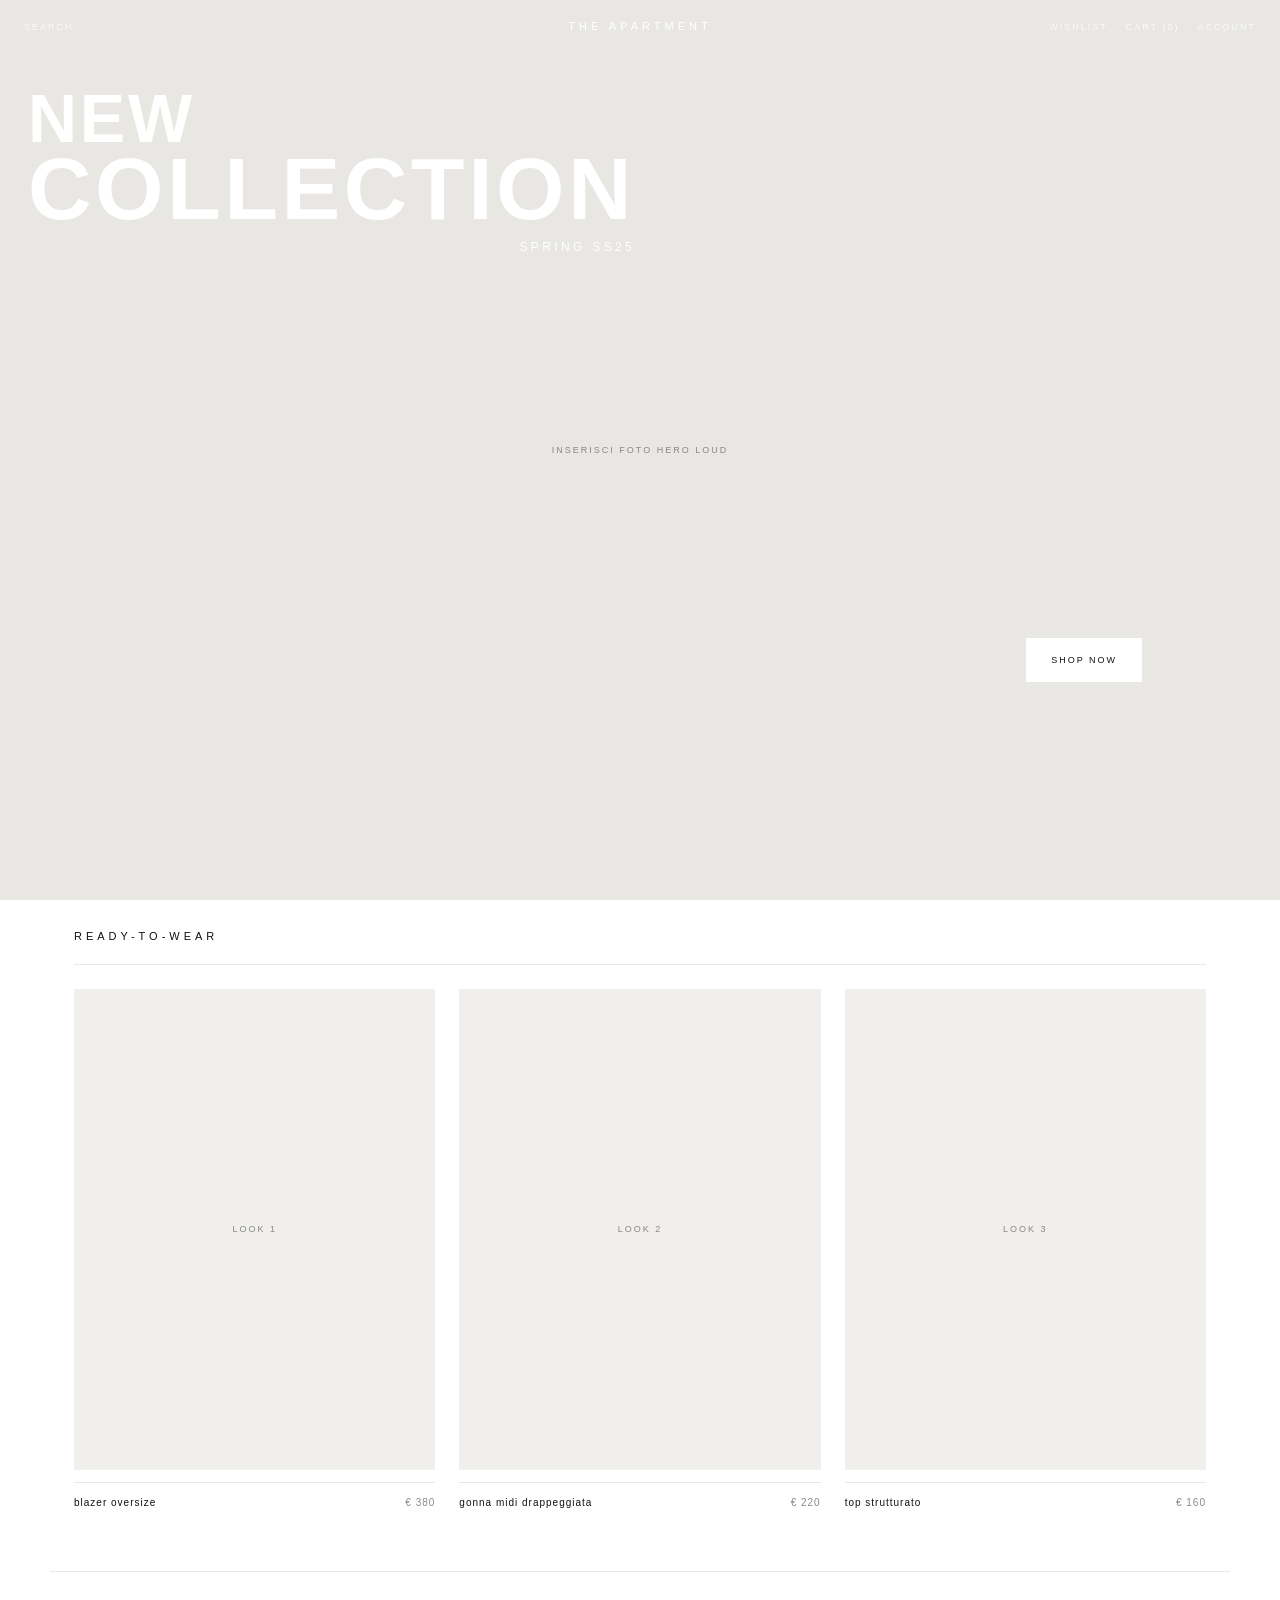
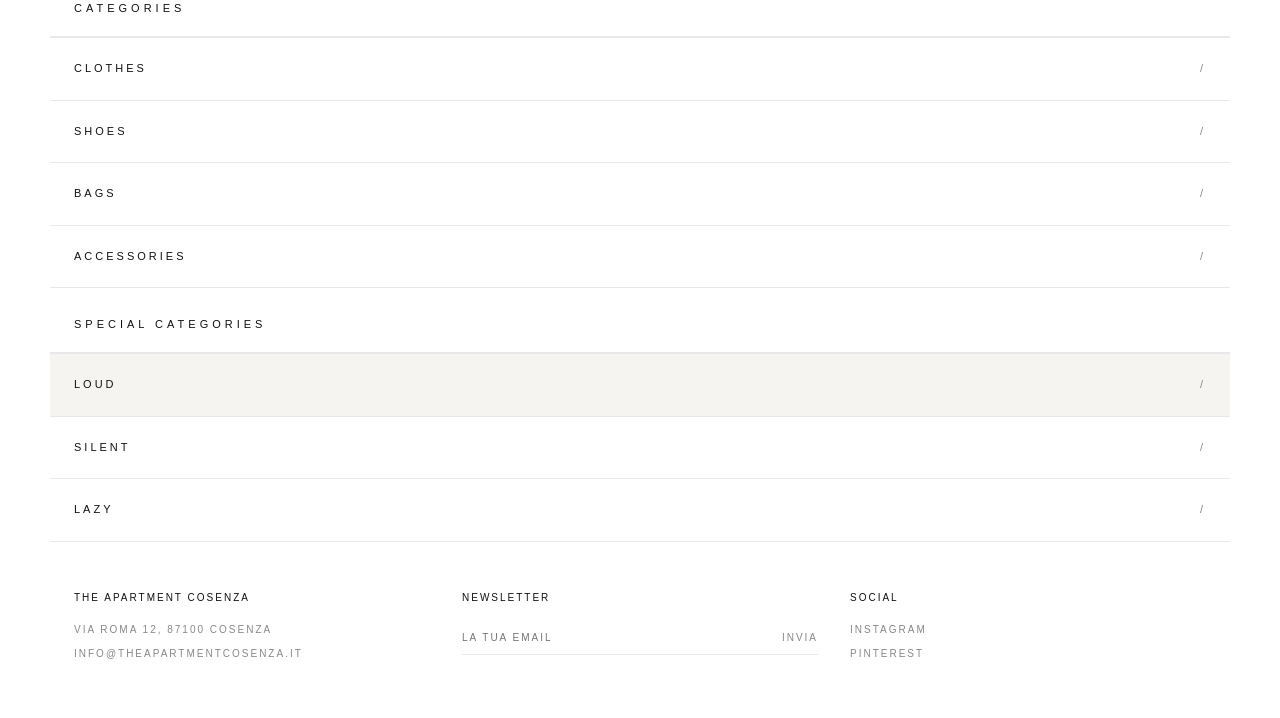
==== index.html @ 14b8d054 "creazione preogetto" ====
<!--
=== GUIDA SOSTITUZIONE FOTO ===

1. LOOK SHOOTING (9 look totali, 3 per attitude — aspect-ratio 3/4 verticale):
   img/products/ loud-1.jpg … lazy-3.jpg

2. FOTO HERO (1 immagine full screen per attitude):
   img/hero/hero-loud.jpg, hero-silent.jpg, hero-lazy.jpg

3. FOTO PRODOTTO (2 foto affiancate nello show — aspect-ratio 3/4 verticale):
   img/products/loud-1a.jpg, loud-1b.jpg … (2 foto per prodotto)

4. Nel JS aggiorna PRODUCTS.imgs[], MODES[].hero e items[].img (copertina = imgs[0]) quando pronte.
-->
<!DOCTYPE html>
<html lang="it">
<head>
  <meta charset="UTF-8">
  <meta name="viewport" content="width=device-width, initial-scale=1.0">
  <title>The Apartment Cosenza</title>
  <style>
    :root {
      --white: #fff;
      --black: #111;
      --gray-light: #f5f4f0;
      --gray-text: #888;
      --border: #e8e8e8;
      --placeholder: #e8e7e3;
      --bg: var(--white);
      --fg: var(--black);
      --muted: var(--gray-text);
    }

    *, *::before, *::after {
      box-sizing: border-box;
      margin: 0;
      padding: 0;
    }

    html {
      scroll-behavior: smooth;
    }

    body {
      font-family: "Helvetica Neue", Helvetica, Arial, sans-serif;
      font-weight: 300;
      font-size: 11px;
      letter-spacing: 2px;
      text-transform: uppercase;
      color: var(--fg);
      background: var(--bg);
      line-height: 1.6;
      overflow-x: hidden;
    }

    a {
      color: inherit;
      text-decoration: none;
    }

    button {
      font: inherit;
      letter-spacing: inherit;
      text-transform: inherit;
      cursor: pointer;
      background: none;
      border: none;
      color: inherit;
    }

    img {
      display: block;
      max-width: 100%;
    }

    .page {
      max-width: 1180px;
      margin: 0 auto;
      background: var(--bg);
    }

    .nav {
      position: fixed;
      top: 0;
      left: 0;
      right: 0;
      z-index: 100;
      display: grid;
      grid-template-columns: 1fr auto 1fr;
      grid-template-areas: "left logo right";
      align-items: center;
      padding: 18px 24px;
      background: transparent;
      color: var(--white);
    }

    .nav.is-scrolled {
      background: var(--bg);
      border-bottom: 1px solid var(--border);
      color: var(--fg);
    }

    .nav-left,
    .nav-right {
      display: flex;
      align-items: center;
      gap: 18px;
      font-size: 9px;
      letter-spacing: 2px;
    }

    .nav-left {
      grid-area: left;
    }

    .nav-right {
      grid-area: right;
      justify-content: flex-end;
    }

    .nav-logo {
      grid-area: logo;
      font-size: 11px;
      letter-spacing: 4px;
      font-weight: 400;
    }

    .nav-icon {
      color: inherit;
      opacity: 0.82;
    }

    .nav.is-scrolled .nav-icon {
      color: var(--muted);
      opacity: 1;
    }

    .nav-icon:hover {
      opacity: 1;
    }

    .nav.is-scrolled .nav-icon:hover {
      color: var(--fg);
    }

    .nav-toggle {
      display: none;
    }

    .nav-drawer {
      display: contents;
    }

    #hero {
      border-bottom: 1px solid var(--border);
      padding: 0;
    }

    .hero-stage {
      position: relative;
      width: 100vw;
      max-width: 100vw;
      margin-left: calc(50% - 50vw);
      min-height: 100vh;
      min-height: 100dvh;
      height: 100vh;
      height: 100dvh;
      overflow: hidden;
      background: var(--placeholder);
    }

    .hero-media {
      position: absolute;
      inset: 0;
      background: var(--placeholder);
    }

    .hero-media img {
      width: 100%;
      height: 100%;
      max-width: none;
      object-fit: cover;
    }

    .ph-label {
      position: absolute;
      inset: 0;
      display: flex;
      align-items: center;
      justify-content: center;
      font-size: 9px;
      letter-spacing: 2px;
      color: var(--muted);
    }

    .hero-copy {
      position: absolute;
      top: 88px;
      left: 28px;
      color: var(--white);
      z-index: 2;
      display: flex;
      flex-direction: column;
      align-items: flex-start;
    }

    .hero-title {
      display: inline-flex;
      flex-direction: column;
      align-items: flex-start;
    }

    .hero-title-line {
      font-size: clamp(34px, 6.5vw, 68px);
      font-weight: 700;
      letter-spacing: 0.04em;
      line-height: 0.9;
      text-transform: uppercase;
    }

    .hero-title-line--collection {
      font-size: clamp(42px, 8vw, 88px);
    }

    .hero-season {
      align-self: stretch;
      margin-top: 10px;
      font-size: clamp(9px, 1.2vw, 12px);
      font-weight: 300;
      letter-spacing: 0.28em;
      text-align: right;
      text-transform: uppercase;
    }

    .hero-cta {
      position: absolute;
      right: 138px;
      bottom: 218px;
      z-index: 2;
      padding: 14px 24px;
      background: var(--white);
      color: var(--black);
      font-size: 9px;
      letter-spacing: 0.22em;
      border: 1px solid var(--white);
    }

    .hero-cta:hover {
      background: transparent;
      color: var(--white);
    }

    .outfit-body {
      padding: 28px 24px 32px;
    }

    .section-header {
      display: flex;
      align-items: center;
      justify-content: space-between;
      padding: 0 0 18px;
      border-bottom: 1px solid var(--border);
      margin-bottom: 24px;
    }

    .section-title {
      font-size: 11px;
      letter-spacing: 4px;
      font-weight: 400;
    }

    .outfit-grid {
      display: grid;
      grid-template-columns: repeat(3, 1fr);
      gap: 24px;
      margin-bottom: 28px;
    }

    .outfit-card {
      cursor: pointer;
      text-align: left;
    }

    .outfit-card.is-empty {
      cursor: default;
      pointer-events: none;
      opacity: 0.45;
    }

    .outfit-card:hover .slot-name {
      color: var(--muted);
    }

    .outfit-card.is-empty:hover .slot-name {
      color: inherit;
    }

    .outfit-slot {
      position: relative;
      background: #f0efeb;
      aspect-ratio: 3 / 4;
      overflow: hidden;
    }

    .outfit-slot img {
      width: 100%;
      height: 100%;
      object-fit: cover;
    }

    .slot-meta {
      display: flex;
      align-items: center;
      justify-content: space-between;
      gap: 12px;
      padding: 12px 0 0;
      border-top: 1px solid var(--border);
      margin-top: 12px;
    }

    .slot-name {
      font-size: 10px;
      letter-spacing: 1px;
      text-transform: lowercase;
    }

    .slot-price {
      font-size: 10px;
      color: var(--muted);
      letter-spacing: 1px;
    }

    .switcher-label {
      font-size: 9px;
      letter-spacing: 3px;
      color: #aaa;
      margin-bottom: 10px;
    }

    .switcher {
      display: flex;
      border: 1px solid #e0e0e0;
      max-width: 420px;
    }

    .sw-btn {
      flex: 1;
      padding: 14px 6px;
      font-size: 9px;
      letter-spacing: 3px;
      text-transform: uppercase;
      background: #fff;
      border: none;
      border-right: 1px solid #e0e0e0;
      cursor: pointer;
      color: #bbb;
      font-family: inherit;
    }

    .sw-btn:last-child {
      border-right: none;
    }

    .sw-btn.active {
      background: #111;
      color: #fff;
    }

    .sw-btn:hover:not(.active) {
      color: #555;
    }

    .mode-desc {
      font-size: 10px;
      color: #999;
      letter-spacing: 0.5px;
      line-height: 1.8;
      margin-top: 14px;
      max-width: 640px;
      text-transform: none;
    }

    .cta-btn {
      padding: 10px 98px;
      border: 1px solid var(--fg);
      background: var(--bg);
      color: var(--fg);
      font-size: 8px;
      letter-spacing: 2px;
    }

    .cta-btn:hover {
      background: var(--fg);
      color: var(--bg);
    }

    #categories,
    #special-categories {
      border-bottom: 1px solid var(--border);
    }

    .categories-list {
      list-style: none;
    }

    .categories-list li {
      border-top: 1px solid var(--border);
    }

    .categories-list button {
      width: 100%;
      display: flex;
      align-items: center;
      justify-content: space-between;
      padding: 22px 24px;
      font-size: 11px;
      letter-spacing: 3px;
      text-align: left;
    }

    .categories-list button.is-active {
      background: var(--gray-light);
    }

    .categories-list button:hover {
      color: var(--muted);
    }

    .categories-list span {
      color: var(--muted);
    }

    .footer {
      padding: 48px 24px;
    }

    .footer-grid {
      display: grid;
      grid-template-columns: repeat(3, 1fr);
      gap: 32px;
      font-size: 10px;
      letter-spacing: 2px;
    }

    .footer-col h3 {
      font-size: 10px;
      font-weight: 400;
      letter-spacing: 2px;
      margin-bottom: 16px;
    }

    .footer-col p,
    .footer-col a {
      display: block;
      color: var(--muted);
      margin-bottom: 8px;
      font-weight: 300;
    }

    .newsletter-form {
      display: flex;
      border-bottom: 1px solid var(--border);
      margin-top: 8px;
    }

    .newsletter-form input {
      flex: 1;
      border: none;
      background: transparent;
      font: inherit;
      letter-spacing: 2px;
      text-transform: uppercase;
      color: var(--fg);
      padding: 8px 0;
      outline: none;
    }

    .newsletter-form button {
      padding: 8px 0 8px 16px;
      color: var(--muted);
    }

    @media (max-width: 900px) {
      .nav {
        grid-template-columns: auto 1fr;
        align-items: center;
        gap: 12px;
        padding: 12px 16px;
      }

      .nav-toggle {
        display: inline-flex;
        align-items: center;
        justify-content: center;
        min-width: 44px;
        min-height: 44px;
        padding: 0;
        font-size: 9px;
        letter-spacing: 2px;
        color: inherit;
        opacity: 0.9;
      }

      .nav-logo {
        justify-self: center;
        text-align: center;
      }

      .nav-drawer {
        display: none;
        position: fixed;
        top: 56px;
        left: 0;
        right: 0;
        z-index: 99;
        flex-direction: column;
        gap: 18px;
        padding: 18px 16px 22px;
        background: var(--bg);
        border-bottom: 1px solid var(--border);
        color: var(--fg);
      }

      .nav.is-open .nav-drawer {
        display: flex;
      }

      .nav.is-open .nav-toggle {
        opacity: 1;
      }

      .nav.is-open {
        background: var(--bg);
        color: var(--fg);
      }

      .nav-left,
      .nav-right {
        flex-direction: column;
        align-items: flex-start;
        gap: 14px;
        width: 100%;
      }

      .nav-right {
        justify-content: flex-start;
        padding-top: 14px;
        border-top: 1px solid var(--border);
      }

      .nav-icon {
        opacity: 1;
        color: var(--fg);
        min-height: 44px;
        display: inline-flex;
        align-items: center;
      }

      .hero-copy {
        top: 84px;
        left: 16px;
        right: 16px;
        max-width: calc(100% - 32px);
      }

      .hero-title-line {
        font-size: clamp(28px, 11vw, 44px);
      }

      .hero-title-line--collection {
        font-size: clamp(32px, 12vw, 52px);
      }

      .hero-season {
        margin-top: 8px;
        font-size: 9px;
        letter-spacing: 0.22em;
      }

      .hero-cta {
        left: 16px;
        right: auto;
        bottom: 28px;
        bottom: max(28px, env(safe-area-inset-bottom));
      }

      .outfit-grid {
        grid-template-columns: 1fr;
      }

      .footer-grid {
        grid-template-columns: 1fr;
      }
    }
  </style>
</head>
<body>
  <div class="page">
    <header class="nav">
      <button type="button" class="nav-toggle" aria-expanded="false" aria-controls="nav-drawer" aria-label="Apri menu">Menu</button>
      <a href="#hero" class="nav-logo">The Apartment</a>
      <div class="nav-drawer" id="nav-drawer">
        <div class="nav-left">
          <button type="button" class="nav-icon" aria-label="Cerca">Search</button>
        </div>
        <div class="nav-right">
          <button type="button" class="nav-icon" aria-label="Preferiti">Wishlist</button>
          <button type="button" class="nav-cart nav-icon" id="cart-toggle" aria-label="Carrello">Cart (<span class="cart-count" id="cart-count">0</span>)</button>
          <button type="button" class="nav-icon" aria-label="Account">Account</button>
        </div>
      </div>
    </header>

    <main>
      <section id="hero">
        <div class="hero-stage">
          <div class="hero-media" id="hero-media">
            <span class="ph-label">Inserisci foto hero</span>
          </div>
          <div class="hero-copy">
            <div class="hero-title">
              <span class="hero-title-line">New</span>
              <span class="hero-title-line hero-title-line--collection">Collection</span>
            </div>
            <p class="hero-season">Spring SS25</p>
          </div>
          <a href="#categories" class="hero-cta">Shop now</a>
        </div>
        <div class="outfit-body">
          <div class="section-header">
            <h2 class="section-title">Ready-to-wear</h2>
          </div>
          <div class="outfit-grid">
            <article class="outfit-slot-wrap outfit-card" data-slot="0" data-product-id="1" role="button" tabindex="0" onclick="goToProduct(event)" onkeydown="if(event.key==='Enter'||event.key===' '){event.preventDefault();goToProduct(event);}">
              <div class="outfit-slot" id="slot-1"><span class="ph-label">Look 1</span></div>
              <div class="slot-meta">
                <span class="slot-name" id="slot-name-1">Blazer oversize</span>
                <span class="slot-price" id="slot-price-1">€ 380</span>
              </div>
            </article>
            <article class="outfit-slot-wrap outfit-card" data-slot="1" data-product-id="2" role="button" tabindex="0" onclick="goToProduct(event)" onkeydown="if(event.key==='Enter'||event.key===' '){event.preventDefault();goToProduct(event);}">
              <div class="outfit-slot" id="slot-2"><span class="ph-label">Look 2</span></div>
              <div class="slot-meta">
                <span class="slot-name" id="slot-name-2">Gonna midi</span>
                <span class="slot-price" id="slot-price-2">€ 220</span>
              </div>
            </article>
            <article class="outfit-slot-wrap outfit-card" data-slot="2" data-product-id="3" role="button" tabindex="0" onclick="goToProduct(event)" onkeydown="if(event.key==='Enter'||event.key===' '){event.preventDefault();goToProduct(event);}">
              <div class="outfit-slot" id="slot-3"><span class="ph-label">Look 3</span></div>
              <div class="slot-meta">
                <span class="slot-name" id="slot-name-3">Top strutturato</span>
                <span class="slot-price" id="slot-price-3">€ 160</span>
              </div>
            </article>
          </div>
        </div>
      </section>

      <section id="categories">
        <div class="section-header" style="padding:28px 24px 18px;margin-bottom:0">
          <h2 class="section-title">Categories</h2>
        </div>
        <ul class="categories-list" id="categories-list">
          <li><button type="button" data-category="clothes" onclick="filterCategory('clothes', this)">Clothes <span>/</span></button></li>
          <li><button type="button" data-category="shoes" onclick="filterCategory('shoes', this)">Shoes <span>/</span></button></li>
          <li><button type="button" data-category="bags" onclick="filterCategory('bags', this)">Bags <span>/</span></button></li>
          <li><button type="button" data-category="accessories" onclick="filterCategory('accessories', this)">Accessories <span>/</span></button></li>
        </ul>
      </section>

      <section id="special-categories">
        <div class="section-header" style="padding:28px 24px 18px;margin-bottom:0">
          <h2 class="section-title">Special Categories</h2>
        </div>
        <ul class="categories-list" id="special-categories-list">
          <li><button type="button" data-mode="loud" onclick="filterAttitude('loud', this)">Loud <span>/</span></button></li>
          <li><button type="button" data-mode="silent" onclick="filterAttitude('silent', this)">Silent <span>/</span></button></li>
          <li><button type="button" data-mode="lazy" onclick="filterAttitude('lazy', this)">Lazy <span>/</span></button></li>
        </ul>
      </section>
    </main>

    <footer class="footer" id="contact">
      <div class="footer-grid">
        <div class="footer-col" id="about">
          <h3>The Apartment Cosenza</h3>
          <p>Via Roma 12, 87100 Cosenza</p>
          <p>info@theapartmentcosenza.it</p>
        </div>
        <div class="footer-col">
          <h3>Newsletter</h3>
          <form class="newsletter-form" id="newsletter-form" action="#" method="post">
            <input type="email" name="email" placeholder="La tua email" aria-label="Email" required>
            <button type="submit">Invia</button>
          </form>
        </div>
        <div class="footer-col">
          <h3>Social</h3>
          <a href="#">Instagram</a>
          <a href="#">Pinterest</a>
        </div>
      </div>
    </footer>
  </div>

  <script>
    const CATEGORY_TAGS = {
      clothes: ["Blazer", "Gonna", "Top", "Pantaloni", "Knitwear"],
      shoes: ["Calzature"],
      bags: ["Borse"],
      accessories: ["Accessories"]
    };

    const MODES = {
      loud: {
        desc: "Pezzi statement, silhouette forti, colori decisi. Dressing che non passa inosservato.",
        keyword: "Statement · Bold · Strong silhouette",
        outfitTotal: 760,
        hero: "",
        items: [
          { id: 1, name: "Blazer oversize", price: 380, img: "" },
          { id: 2, name: "Gonna midi drappeggiata", price: 220, img: "" },
          { id: 3, name: "Top strutturato", price: 160, img: "" }
        ]
      },
      silent: {
        desc: "Tailoring impeccabile, palette neutra, iconico. Il lusso che non ha bisogno di parlare.",
        keyword: "Tailoring · Palette neutra · Iconico",
        outfitTotal: 820,
        hero: "",
        items: [
          { id: 4, name: "Blazer sartoriale", price: 420, img: "" },
          { id: 5, name: "Pantalone wide leg", price: 260, img: "" },
          { id: 6, name: "Canotta in seta", price: 140, img: "" }
        ]
      },
      lazy: {
        desc: "Relaxed luxury, knitwear, layering morbido. Comfort che è comunque uno statement.",
        keyword: "Relaxed luxury · Knitwear · Layering soft",
        outfitTotal: 610,
        hero: "",
        items: [
          { id: 7, name: "Maglia oversize", price: 195, img: "" },
          { id: 8, name: "Jogger in lino", price: 175, img: "" },
          { id: 9, name: "Cardigan lungo", price: 240, img: "" }
        ]
      }
    };

    const PRODUCTS = [
      { id: 1, name: "Blazer oversize", price: 380, attitude: "loud", tag: "Blazer", img: "", imgs: ["", ""], desc: "Blazer oversize in lana compatta, spalle strutturate e finiture nette per un mood loud." },
      { id: 2, name: "Gonna midi drappeggiata", price: 220, attitude: "loud", tag: "Gonna", img: "", imgs: ["", ""], desc: "Gonna midi con drappeggio fluido e cintura minimal, pensata per movimento e volume." },
      { id: 3, name: "Top strutturato", price: 160, attitude: "loud", tag: "Top", img: "", imgs: ["", ""], desc: "Top strutturato con linea decisa e scollo pulito, base statement per l'outfit loud." },
      { id: 4, name: "Blazer sartoriale", price: 420, attitude: "silent", tag: "Blazer", img: "", imgs: ["", ""], desc: "Blazer sartoriale in palette neutra, taglio preciso e finiture discrete." },
      { id: 5, name: "Pantalone wide leg", price: 260, attitude: "silent", tag: "Pantaloni", img: "", imgs: ["", ""], desc: "Pantalone wide leg con caduta morbida e vita alta, silhouette silenziosa e iconica." },
      { id: 6, name: "Canotta in seta", price: 140, attitude: "silent", tag: "Top", img: "", imgs: ["", ""], desc: "Canotta in seta leggera, layering essenziale per un look silent raffinato." },
      { id: 7, name: "Maglia oversize", price: 195, attitude: "lazy", tag: "Knitwear", img: "", imgs: ["", ""], desc: "Maglia oversize in cashmere misto, volume morbido e comfort da relaxed luxury." },
      { id: 8, name: "Jogger in lino", price: 175, attitude: "lazy", tag: "Pantaloni", img: "", imgs: ["", ""], desc: "Jogger in lino con cintura coulisse e linea decontratta per il mood lazy." },
      { id: 9, name: "Cardigan lungo", price: 240, attitude: "lazy", tag: "Knitwear", img: "", imgs: ["", ""], desc: "Cardigan lungo aperto, layering soft per completare l'outfit lazy." }
    ];

    let cart = [];
    let activeMode = "loud";
    let displayedItems = MODES.loud.items.slice();
    let activeCategory = null;
    let activeCategoryButton = null;

    function findProduct(item) {
      if (!item) return null;
      if (item.id) {
        return PRODUCTS.find(function (p) { return p.id === item.id; }) || null;
      }
      return PRODUCTS.find(function (p) {
        return p.attitude === activeMode && p.name === item.name;
      }) || null;
    }

    function getProductImages(product, item) {
      if (product && product.imgs && product.imgs.length) {
        return product.imgs;
      }
      if (item && item.imgs && item.imgs.length) {
        return item.imgs;
      }
      const cover = (product && product.img) || (item && item.img);
      return cover ? [cover] : [];
    }

    function getProductCover(product, item) {
      return getProductImages(product, item)[0] || "";
    }

    function setMode(mode) {
      const m = MODES[mode];
      activeMode = mode;

      document.querySelectorAll("#special-categories-list button").forEach(function (btn) {
        btn.classList.toggle("is-active", btn.dataset.mode === mode);
      });

      activeCategory = null;
      activeCategoryButton = null;
      document.querySelectorAll("#categories-list button").forEach(function (btn) {
        btn.classList.remove("is-active");
      });

      sessionStorage.setItem("attitude", mode);
      updateHeroMedia(mode, m);
      updateOutfitSlots(m.items);
    }

    function updateHeroMedia(mode, modeData) {
      const hero = document.getElementById("hero-media");
      if (modeData.hero) {
        hero.innerHTML = '<img src="' + modeData.hero + '" alt="Hero ' + mode + '">';
        return;
      }
      hero.innerHTML = '<span class="ph-label">Inserisci foto hero ' + mode + '</span>';
    }

    function updateOutfitSlots(items) {
      displayedItems = items.slice(0, 3);

      for (let index = 0; index < 3; index += 1) {
        const i = index + 1;
        const card = document.querySelector('.outfit-card[data-slot="' + index + '"]');
        const slot = document.getElementById("slot-" + i);
        const nameEl = document.getElementById("slot-name-" + i);
        const priceEl = document.getElementById("slot-price-" + i);
        const item = displayedItems[index];

        if (!card || !slot || !nameEl || !priceEl) continue;

        if (!item) {
          card.removeAttribute("data-product-id");
          card.classList.add("is-empty");
          card.setAttribute("aria-disabled", "true");
          nameEl.textContent = "";
          priceEl.textContent = "";
          slot.innerHTML = '<span class="ph-label">—</span>';
          continue;
        }

        const product = findProduct(item);
        const name = product ? product.name : item.name;
        nameEl.textContent = name;
        priceEl.textContent = "€ " + item.price.toLocaleString("it-IT");

        if (product) {
          card.setAttribute("data-product-id", String(product.id));
          card.classList.remove("is-empty");
          card.setAttribute("aria-disabled", "false");
        } else {
          card.removeAttribute("data-product-id");
          card.classList.add("is-empty");
          card.setAttribute("aria-disabled", "true");
        }

        const cover = getProductCover(product, item);
        if (cover) {
          slot.innerHTML = '<img src="' + cover + '" alt="' + name + '">';
        } else {
          slot.innerHTML = '<span class="ph-label">Look ' + i + '</span>';
        }
      }
    }

    function goToProduct(event) {
      const card = event.currentTarget;
      let productId = card && card.getAttribute("data-product-id");

      if (!productId) {
        const slot = Number(card.getAttribute("data-slot"));
        const item = displayedItems[slot];
        const product = findProduct(item);
        if (product) productId = String(product.id);
      }

      if (!productId) return;

      sessionStorage.setItem("activeProductId", productId);
      location.assign("product.html?id=" + encodeURIComponent(productId));
    }

    function filterAttitude(mode, btn) {
      setMode(mode);

      document.querySelectorAll("#special-categories-list button").forEach(function (button) {
        button.classList.toggle("is-active", button === btn);
      });

      const outfitBody = document.querySelector(".outfit-body");
      if (outfitBody) {
        outfitBody.scrollIntoView({ behavior: "smooth", block: "start" });
      }
    }

    function filterCategory(category, btn) {
      activeCategory = category;
      activeCategoryButton = btn;

      document.querySelectorAll("#categories-list button").forEach(function (button) {
        button.classList.toggle("is-active", button === btn);
      });

      const tags = CATEGORY_TAGS[category] || [];
      const filtered = PRODUCTS.filter(function (p) {
        return p.attitude === activeMode && tags.indexOf(p.tag) !== -1;
      });

      if (filtered.length) {
        updateOutfitSlots(filtered.slice(0, 3).map(function (p) {
          return { id: p.id, name: p.name, price: p.price, img: p.img, imgs: p.imgs };
        }));
        return;
      }

      updateOutfitSlots(MODES[activeMode].items);
    }

    function addToCart(id) {
      const p = PRODUCTS.find(function (x) { return x.id === id; });
      if (!p) return;
      cart.push(p);
      sessionStorage.setItem("cart", JSON.stringify(cart.map(function (item) { return item.id; })));
      document.querySelector(".cart-count").textContent = cart.length;
    }

    try {
      const savedCart = JSON.parse(sessionStorage.getItem("cart") || "[]");
      cart = savedCart.map(function (id) {
        return PRODUCTS.find(function (product) { return product.id === id; });
      }).filter(Boolean);
      document.querySelector(".cart-count").textContent = cart.length;
    } catch (error) {
      cart = [];
    }

    document.body.style.overflow = "";

    const savedRaw = sessionStorage.getItem("attitude") || "loud";
    const saved = savedRaw === "laze" ? "lazy" : savedRaw;
    setMode(saved);

    const nav = document.querySelector(".nav");
    function syncNav() {
      nav.classList.toggle("is-scrolled", window.scrollY > 48);
    }
    syncNav();
    window.addEventListener("scroll", syncNav, { passive: true });

    const navToggle = document.querySelector(".nav-toggle");
    const navDrawer = document.getElementById("nav-drawer");

    function closeNavMenu() {
      nav.classList.remove("is-open");
      if (navToggle) {
        navToggle.setAttribute("aria-expanded", "false");
        navToggle.textContent = "Menu";
        navToggle.setAttribute("aria-label", "Apri menu");
      }
      document.body.style.overflow = "";
    }

    if (navToggle && navDrawer) {
      navToggle.addEventListener("click", function () {
        const open = !nav.classList.contains("is-open");
        nav.classList.toggle("is-open", open);
        navToggle.setAttribute("aria-expanded", open ? "true" : "false");
        navToggle.textContent = open ? "Chiudi" : "Menu";
        navToggle.setAttribute("aria-label", open ? "Chiudi menu" : "Apri menu");
        document.body.style.overflow = open ? "hidden" : "";
      });

      document.addEventListener("click", function (event) {
        if (!nav.classList.contains("is-open")) return;
        if (nav.contains(event.target)) return;
        closeNavMenu();
      });

      document.addEventListener("keydown", function (event) {
        if (event.key === "Escape" && nav.classList.contains("is-open")) {
          closeNavMenu();
        }
      });

      window.addEventListener("resize", function () {
        if (window.innerWidth > 900) closeNavMenu();
      });
    }

    document.getElementById("newsletter-form").addEventListener("submit", function (e) {
      e.preventDefault();
      this.reset();
    });
  </script>
</body>
</html>
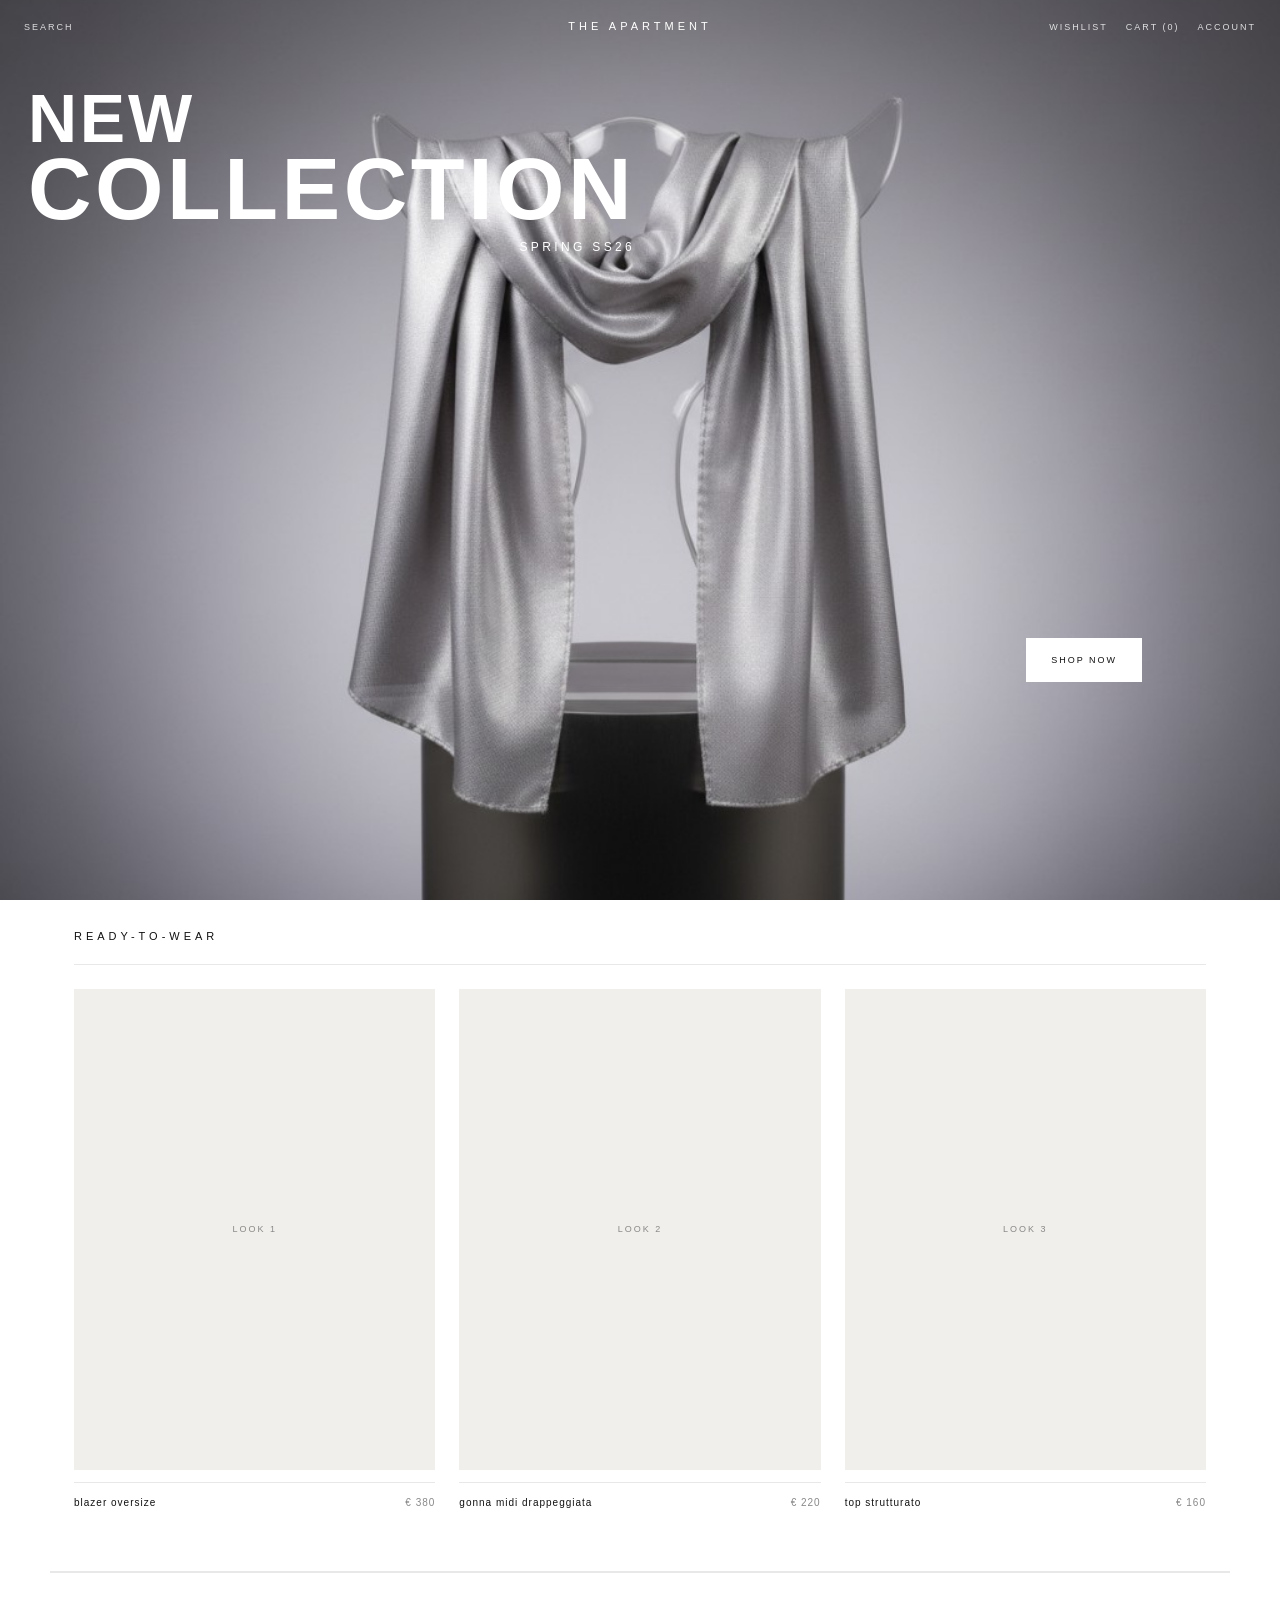
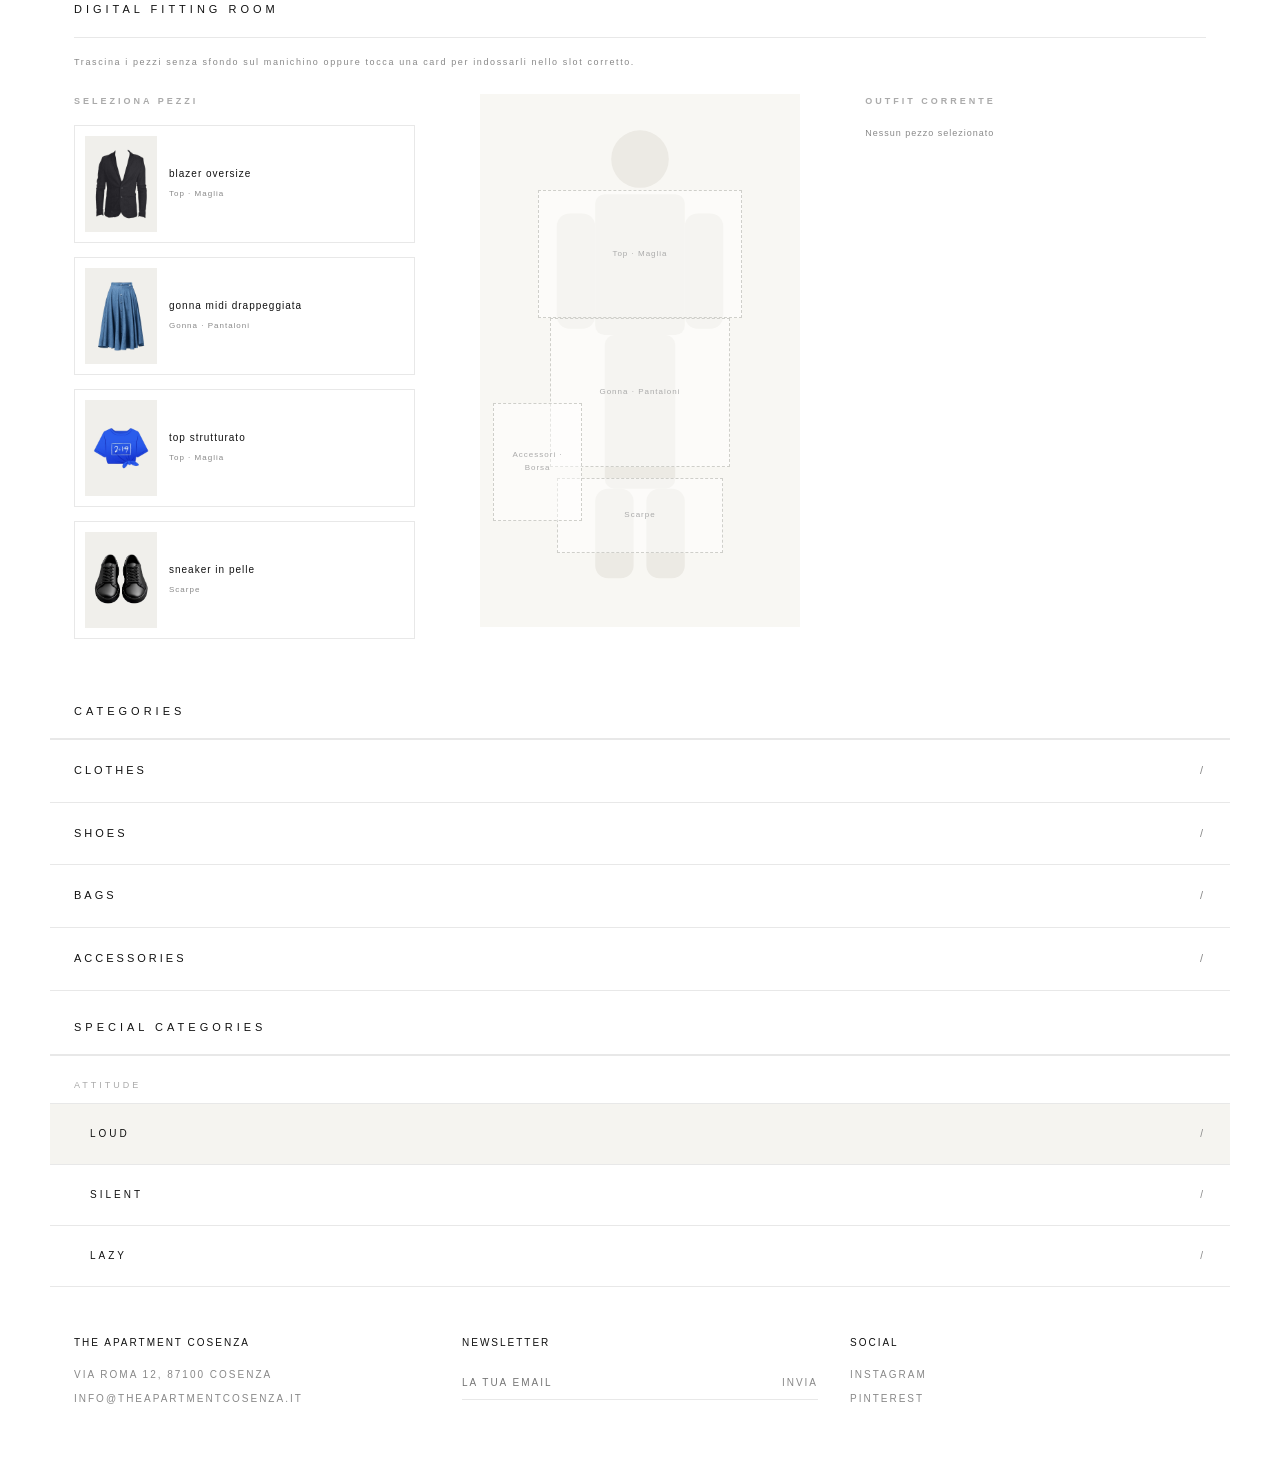
==== commit 8ac300c0: "push git" ====
--- a/index.html
+++ b/index.html
@@ -5,12 +5,15 @@
    img/products/ loud-1.jpg … lazy-3.jpg
 
 2. FOTO HERO (1 immagine full screen per attitude):
-   img/hero/hero-loud.jpg, hero-silent.jpg, hero-lazy.jpg
+   img/hero/hero.png (oppure hero-loud.jpg, hero-silent.jpg, hero-lazy.jpg)
 
 3. FOTO PRODOTTO (2 foto affiancate nello show — aspect-ratio 3/4 verticale):
    img/products/loud-1a.jpg, loud-1b.jpg … (2 foto per prodotto)
 
 4. Nel JS aggiorna PRODUCTS.imgs[], MODES[].hero e items[].img (copertina = imgs[0]) quando pronte.
+
+5. DIGITAL FITTING ROOM (PNG senza sfondo, trascinabili sul manichino):
+   img/fitting/1.png … 9.png (un file per prodotto; oppure PRODUCTS[].fitting per path custom).
 -->
 <!DOCTYPE html>
 <html lang="it">
@@ -18,6 +21,7 @@
   <meta charset="UTF-8">
   <meta name="viewport" content="width=device-width, initial-scale=1.0">
   <title>The Apartment Cosenza</title>
+  <link rel="stylesheet" href="css/fitting-room.css">
   <style>
     :root {
       --white: #fff;
@@ -428,6 +432,22 @@
 
     .categories-list span {
       color: var(--muted);
+    }
+
+    .special-group {
+      border-top: 1px solid var(--border);
+    }
+
+    .special-group-title {
+      padding: 22px 24px 10px;
+      font-size: 9px;
+      letter-spacing: 3px;
+      color: #aaa;
+    }
+
+    .categories-list--nested button {
+      padding-left: 40px;
+      font-size: 10px;
     }
 
     .footer {
@@ -622,7 +642,7 @@
               <span class="hero-title-line">New</span>
               <span class="hero-title-line hero-title-line--collection">Collection</span>
             </div>
-            <p class="hero-season">Spring SS25</p>
+            <p class="hero-season">Spring SS26</p>
           </div>
           <a href="#categories" class="hero-cta">Shop now</a>
         </div>
@@ -656,6 +676,66 @@
         </div>
       </section>
 
+      <section id="fitting-room" class="fitting-room" aria-label="Digital fitting room virtuale">
+        <div class="fitting-room-body">
+          <div class="section-header">
+            <h2 class="section-title">Digital fitting room</h2>
+          </div>
+          <p class="fitting-hint">Trascina i pezzi senza sfondo sul manichino oppure tocca una card per indossarli nello slot corretto.</p>
+          <div class="fitting-layout">
+            <aside class="fitting-palette">
+              <h3 class="fitting-panel-title">Seleziona pezzi</h3>
+              <div class="fitting-pieces" data-fitting-pieces></div>
+            </aside>
+            <div class="fitting-stage">
+              <div class="fitting-mannequin">
+                <div class="fitting-figure" aria-hidden="true">
+                  <svg viewBox="0 0 200 320" role="presentation">
+                    <circle cx="100" cy="34" r="18" fill="#eceae4"></circle>
+                    <rect x="72" y="56" width="56" height="88" rx="6" fill="#eceae4"></rect>
+                    <rect x="48" y="68" width="24" height="72" rx="8" fill="#eceae4"></rect>
+                    <rect x="128" y="68" width="24" height="72" rx="8" fill="#eceae4"></rect>
+                    <rect x="78" y="144" width="44" height="96" rx="6" fill="#eceae4"></rect>
+                    <rect x="72" y="240" width="24" height="56" rx="8" fill="#eceae4"></rect>
+                    <rect x="104" y="240" width="24" height="56" rx="8" fill="#eceae4"></rect>
+                  </svg>
+                </div>
+                <div class="fitting-zone fitting-zone--top" data-fitting-zone="top">
+                  <span class="fitting-zone-label">Top · Maglia</span>
+                  <div class="fitting-layer-viewport" data-fitting-layer-viewport>
+                    <img class="fitting-layer" data-fitting-layer alt="">
+                  </div>
+                </div>
+                <div class="fitting-zone fitting-zone--bottom" data-fitting-zone="bottom">
+                  <span class="fitting-zone-label">Gonna · Pantaloni</span>
+                  <div class="fitting-layer-viewport" data-fitting-layer-viewport>
+                    <img class="fitting-layer" data-fitting-layer alt="">
+                  </div>
+                </div>
+                <div class="fitting-zone fitting-zone--shoes" data-fitting-zone="shoes">
+                  <span class="fitting-zone-label">Scarpe</span>
+                  <div class="fitting-layer-viewport" data-fitting-layer-viewport>
+                    <img class="fitting-layer" data-fitting-layer alt="">
+                  </div>
+                </div>
+                <div class="fitting-zone fitting-zone--accessory" data-fitting-zone="accessory">
+                  <span class="fitting-zone-label">Accessori · Borsa</span>
+                  <div class="fitting-layer-viewport" data-fitting-layer-viewport>
+                    <img class="fitting-layer" data-fitting-layer alt="">
+                  </div>
+                </div>
+              </div>
+            </div>
+            <aside class="fitting-summary">
+              <h3 class="fitting-panel-title">Outfit corrente</h3>
+              <div data-fitting-current>
+                <p class="fitting-empty">Nessun pezzo selezionato</p>
+              </div>
+            </aside>
+          </div>
+        </div>
+      </section>
+
       <section id="categories">
         <div class="section-header" style="padding:28px 24px 18px;margin-bottom:0">
           <h2 class="section-title">Categories</h2>
@@ -672,11 +752,14 @@
         <div class="section-header" style="padding:28px 24px 18px;margin-bottom:0">
           <h2 class="section-title">Special Categories</h2>
         </div>
-        <ul class="categories-list" id="special-categories-list">
-          <li><button type="button" data-mode="loud" onclick="filterAttitude('loud', this)">Loud <span>/</span></button></li>
-          <li><button type="button" data-mode="silent" onclick="filterAttitude('silent', this)">Silent <span>/</span></button></li>
-          <li><button type="button" data-mode="lazy" onclick="filterAttitude('lazy', this)">Lazy <span>/</span></button></li>
-        </ul>
+        <div class="special-group">
+          <p class="special-group-title">Attitude</p>
+          <ul class="categories-list categories-list--nested" id="special-categories-list">
+            <li><button type="button" data-mode="loud" onclick="filterAttitude('loud', this)">Loud <span>/</span></button></li>
+            <li><button type="button" data-mode="silent" onclick="filterAttitude('silent', this)">Silent <span>/</span></button></li>
+            <li><button type="button" data-mode="lazy" onclick="filterAttitude('lazy', this)">Lazy <span>/</span></button></li>
+          </ul>
+        </div>
       </section>
     </main>
 
@@ -703,6 +786,7 @@
     </footer>
   </div>
 
+  <script src="js/fitting-room.js"></script>
   <script>
     const CATEGORY_TAGS = {
       clothes: ["Blazer", "Gonna", "Top", "Pantaloni", "Knitwear"],
@@ -716,7 +800,7 @@
         desc: "Pezzi statement, silhouette forti, colori decisi. Dressing che non passa inosservato.",
         keyword: "Statement · Bold · Strong silhouette",
         outfitTotal: 760,
-        hero: "",
+        hero: "img/hero/hero.png",
         items: [
           { id: 1, name: "Blazer oversize", price: 380, img: "" },
           { id: 2, name: "Gonna midi drappeggiata", price: 220, img: "" },
@@ -727,7 +811,7 @@
         desc: "Tailoring impeccabile, palette neutra, iconico. Il lusso che non ha bisogno di parlare.",
         keyword: "Tailoring · Palette neutra · Iconico",
         outfitTotal: 820,
-        hero: "",
+        hero: "img/hero/hero.png",
         items: [
           { id: 4, name: "Blazer sartoriale", price: 420, img: "" },
           { id: 5, name: "Pantalone wide leg", price: 260, img: "" },
@@ -738,7 +822,7 @@
         desc: "Relaxed luxury, knitwear, layering morbido. Comfort che è comunque uno statement.",
         keyword: "Relaxed luxury · Knitwear · Layering soft",
         outfitTotal: 610,
-        hero: "",
+        hero: "img/hero/hero.png",
         items: [
           { id: 7, name: "Maglia oversize", price: 195, img: "" },
           { id: 8, name: "Jogger in lino", price: 175, img: "" },
@@ -756,7 +840,8 @@
       { id: 6, name: "Canotta in seta", price: 140, attitude: "silent", tag: "Top", img: "", imgs: ["", ""], desc: "Canotta in seta leggera, layering essenziale per un look silent raffinato." },
       { id: 7, name: "Maglia oversize", price: 195, attitude: "lazy", tag: "Knitwear", img: "", imgs: ["", ""], desc: "Maglia oversize in cashmere misto, volume morbido e comfort da relaxed luxury." },
       { id: 8, name: "Jogger in lino", price: 175, attitude: "lazy", tag: "Pantaloni", img: "", imgs: ["", ""], desc: "Jogger in lino con cintura coulisse e linea decontratta per il mood lazy." },
-      { id: 9, name: "Cardigan lungo", price: 240, attitude: "lazy", tag: "Knitwear", img: "", imgs: ["", ""], desc: "Cardigan lungo aperto, layering soft per completare l'outfit lazy." }
+      { id: 9, name: "Cardigan lungo", price: 240, attitude: "lazy", tag: "Knitwear", img: "", imgs: ["", ""], desc: "Cardigan lungo aperto, layering soft per completare l'outfit lazy." },
+      { id: 10, name: "Sneaker in pelle", price: 290, attitude: "loud", tag: "Calzature", img: "", imgs: ["", ""], desc: "Sneaker in pelle nera, linea pulita e suola chunky per completare il look loud." }
     ];
 
     let cart = [];
@@ -764,6 +849,7 @@
     let displayedItems = MODES.loud.items.slice();
     let activeCategory = null;
     let activeCategoryButton = null;
+    let fittingRoom = null;
 
     function findProduct(item) {
       if (!item) return null;
@@ -807,6 +893,7 @@
       sessionStorage.setItem("attitude", mode);
       updateHeroMedia(mode, m);
       updateOutfitSlots(m.items);
+      if (fittingRoom) fittingRoom.reset();
     }
 
     function updateHeroMedia(mode, modeData) {
@@ -942,6 +1029,12 @@
     const saved = savedRaw === "laze" ? "lazy" : savedRaw;
     setMode(saved);
 
+    fittingRoom = FittingRoom.init({
+      root: "#fitting-room",
+      products: PRODUCTS,
+      getMode: function () { return activeMode; }
+    });
+
     const nav = document.querySelector(".nav");
     function syncNav() {
       nav.classList.toggle("is-scrolled", window.scrollY > 48);
--- a/css/fitting-room.css
+++ b/css/fitting-room.css
@@ -0,0 +1,265 @@
+.fitting-room {
+  border-top: 1px solid var(--border);
+}
+
+.fitting-room-body {
+  padding: 28px 24px 36px;
+}
+
+.fitting-hint {
+  font-size: 9px;
+  letter-spacing: 0.18em;
+  color: var(--muted);
+  text-transform: none;
+  margin: -8px 0 24px;
+  max-width: 640px;
+  line-height: 1.8;
+}
+
+.fitting-layout {
+  display: grid;
+  grid-template-columns: minmax(220px, 0.95fr) minmax(260px, 1.1fr) minmax(220px, 0.95fr);
+  gap: 28px;
+  align-items: start;
+}
+
+.fitting-panel-title {
+  font-size: 9px;
+  letter-spacing: 3px;
+  color: #aaa;
+  margin-bottom: 16px;
+}
+
+.fitting-pieces {
+  display: grid;
+  gap: 14px;
+}
+
+.fitting-piece {
+  display: grid;
+  grid-template-columns: 72px minmax(0, 1fr);
+  gap: 12px;
+  align-items: center;
+  padding: 10px;
+  border: 1px solid var(--border);
+  background: var(--bg);
+  cursor: grab;
+  text-align: left;
+}
+
+.fitting-piece.is-dragging {
+  opacity: 0.55;
+}
+
+.fitting-piece-media {
+  position: relative;
+  aspect-ratio: 3 / 4;
+  background: #f0efeb;
+  overflow: hidden;
+}
+
+.fitting-piece-media img {
+  width: 100%;
+  height: 100%;
+  object-fit: contain;
+  padding: 6px;
+}
+
+.fitting-piece-fallback {
+  position: absolute;
+  inset: 0;
+  display: flex;
+  align-items: center;
+  justify-content: center;
+  padding: 8px;
+  font-size: 8px;
+  letter-spacing: 1px;
+  color: var(--muted);
+  text-align: center;
+  text-transform: none;
+}
+
+.fitting-piece-name {
+  display: block;
+  font-size: 10px;
+  letter-spacing: 1px;
+  text-transform: lowercase;
+  margin-bottom: 6px;
+}
+
+.fitting-piece-slot {
+  display: block;
+  font-size: 8px;
+  letter-spacing: 1px;
+  color: var(--muted);
+  text-transform: none;
+}
+
+.fitting-stage {
+  display: flex;
+  justify-content: center;
+}
+
+.fitting-mannequin {
+  position: relative;
+  width: min(100%, 320px);
+  aspect-ratio: 3 / 5;
+  background: #f8f7f3;
+}
+
+.fitting-figure {
+  position: absolute;
+  inset: 0;
+  z-index: 0;
+  pointer-events: none;
+}
+
+.fitting-figure svg {
+  width: 100%;
+  height: 100%;
+}
+
+.fitting-zone {
+  position: absolute;
+  z-index: 1;
+  display: flex;
+  align-items: center;
+  justify-content: center;
+  border: 1px dashed #cfcfca;
+  background: rgba(255, 255, 255, 0.45);
+  transition: border-color 0.2s ease, background 0.2s ease;
+}
+
+.fitting-zone.is-over {
+  border-color: var(--fg);
+  background: rgba(255, 255, 255, 0.82);
+}
+
+.fitting-zone.is-filled {
+  border-style: solid;
+  border-color: #d8d8d4;
+  background: rgba(255, 255, 255, 0.72);
+}
+
+.fitting-zone.is-filled .fitting-zone-label {
+  opacity: 0;
+}
+
+.fitting-zone-label {
+  position: relative;
+  z-index: 1;
+  padding: 6px;
+  font-size: 8px;
+  letter-spacing: 1px;
+  color: #aaa;
+  text-align: center;
+  text-transform: none;
+  pointer-events: none;
+  opacity: 1;
+  transition: opacity 0.2s ease;
+}
+
+.fitting-layer-viewport {
+  position: absolute;
+  inset: 8%;
+  z-index: 2;
+  display: flex;
+  align-items: center;
+  justify-content: center;
+  pointer-events: none;
+}
+
+.fitting-layer {
+  width: 100%;
+  height: 100%;
+  object-fit: contain;
+  pointer-events: none;
+}
+
+.fitting-zone:not(.is-filled) .fitting-layer-viewport {
+  display: none;
+}
+
+.fitting-zone--top {
+  top: 18%;
+  left: 18%;
+  width: 64%;
+  height: 24%;
+}
+
+.fitting-zone--bottom {
+  top: 42%;
+  left: 22%;
+  width: 56%;
+  height: 28%;
+}
+
+.fitting-zone--shoes {
+  top: 72%;
+  left: 24%;
+  width: 52%;
+  height: 14%;
+}
+
+.fitting-zone--accessory {
+  top: 58%;
+  left: 4%;
+  width: 28%;
+  height: 22%;
+}
+
+.fitting-current-list {
+  list-style: none;
+  display: grid;
+  gap: 12px;
+}
+
+.fitting-current-item {
+  display: grid;
+  gap: 4px;
+  padding-bottom: 12px;
+  border-bottom: 1px solid var(--border);
+}
+
+.fitting-current-slot {
+  font-size: 8px;
+  letter-spacing: 1px;
+  color: #aaa;
+  text-transform: none;
+}
+
+.fitting-current-name {
+  font-size: 10px;
+  letter-spacing: 1px;
+  text-transform: lowercase;
+}
+
+.fitting-remove {
+  justify-self: start;
+  margin-top: 4px;
+  font-size: 8px;
+  letter-spacing: 1px;
+  color: var(--muted);
+}
+
+.fitting-remove:hover {
+  color: var(--fg);
+}
+
+.fitting-empty {
+  font-size: 9px;
+  letter-spacing: 1px;
+  color: var(--muted);
+  text-transform: none;
+  line-height: 1.8;
+}
+
+@media (max-width: 900px) {
+  .fitting-layout {
+    grid-template-columns: 1fr;
+  }
+
+  .fitting-stage {
+    order: -1;
+  }
+}
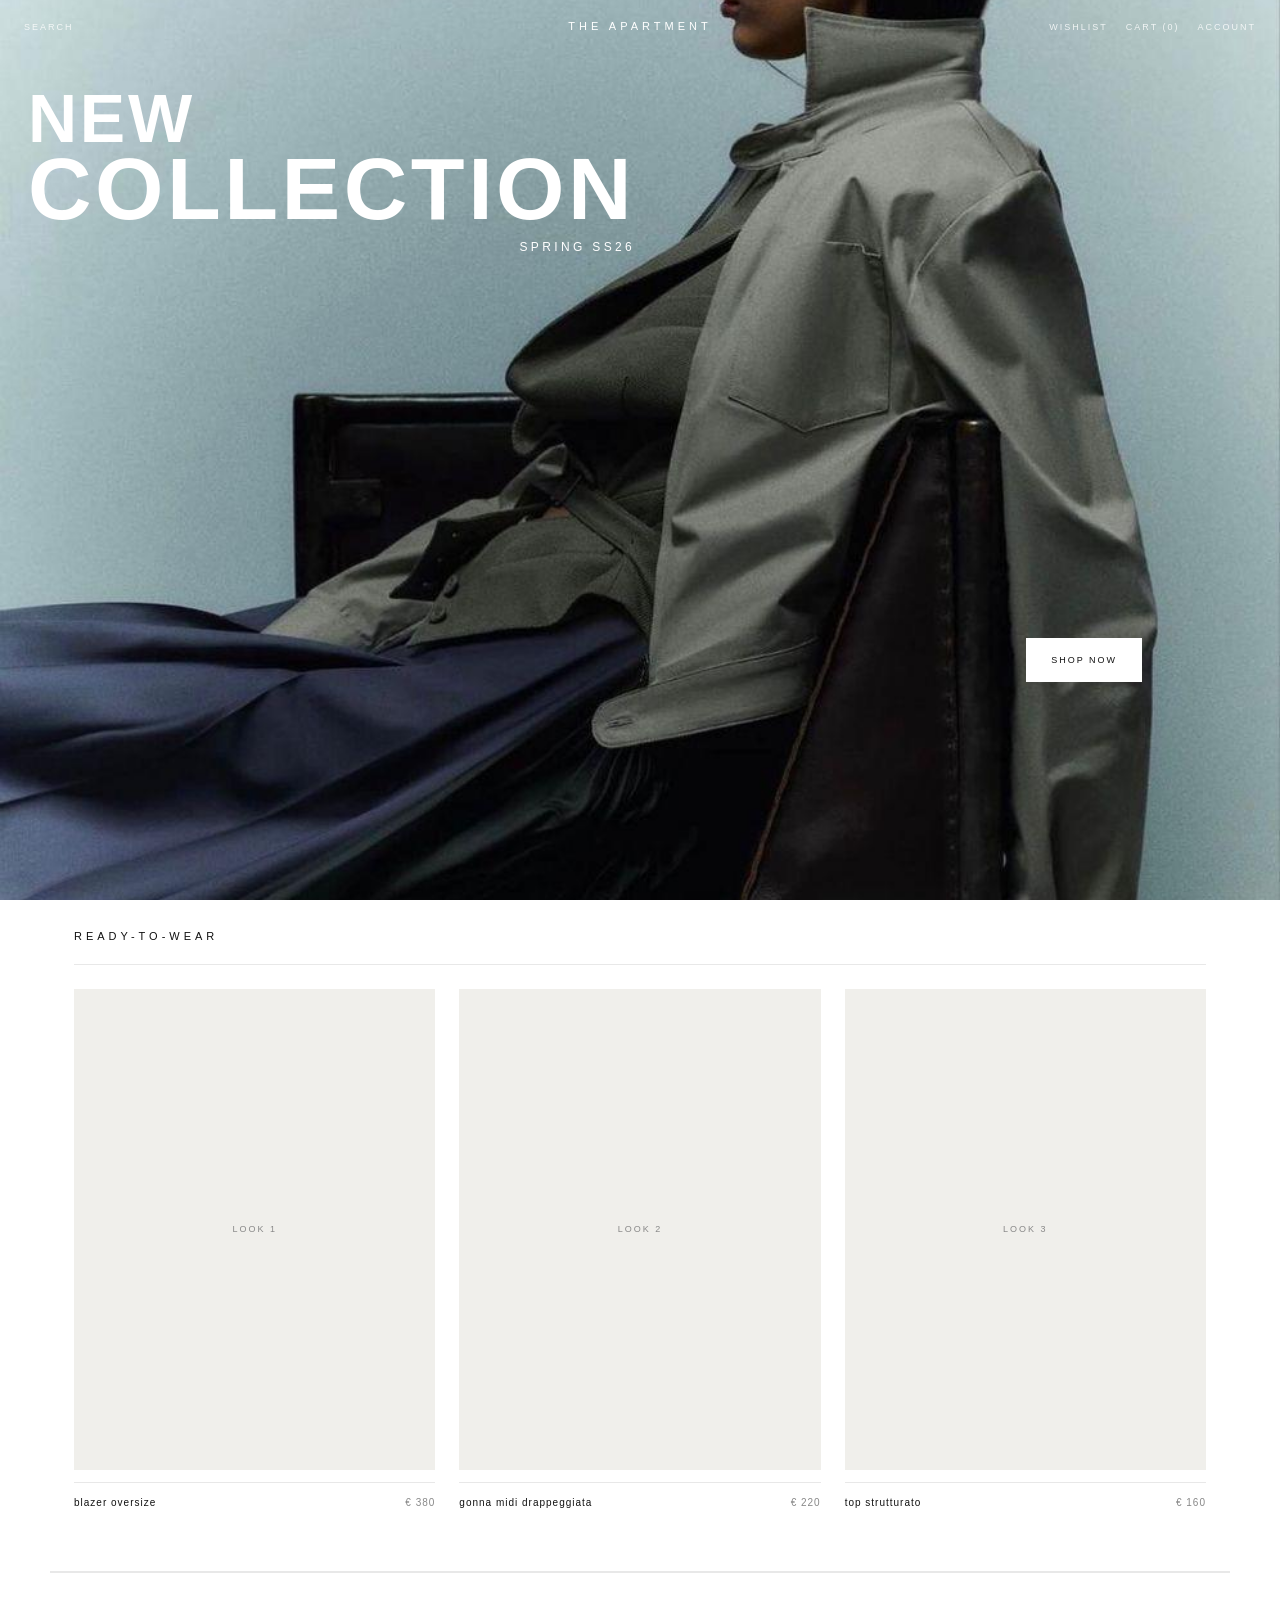
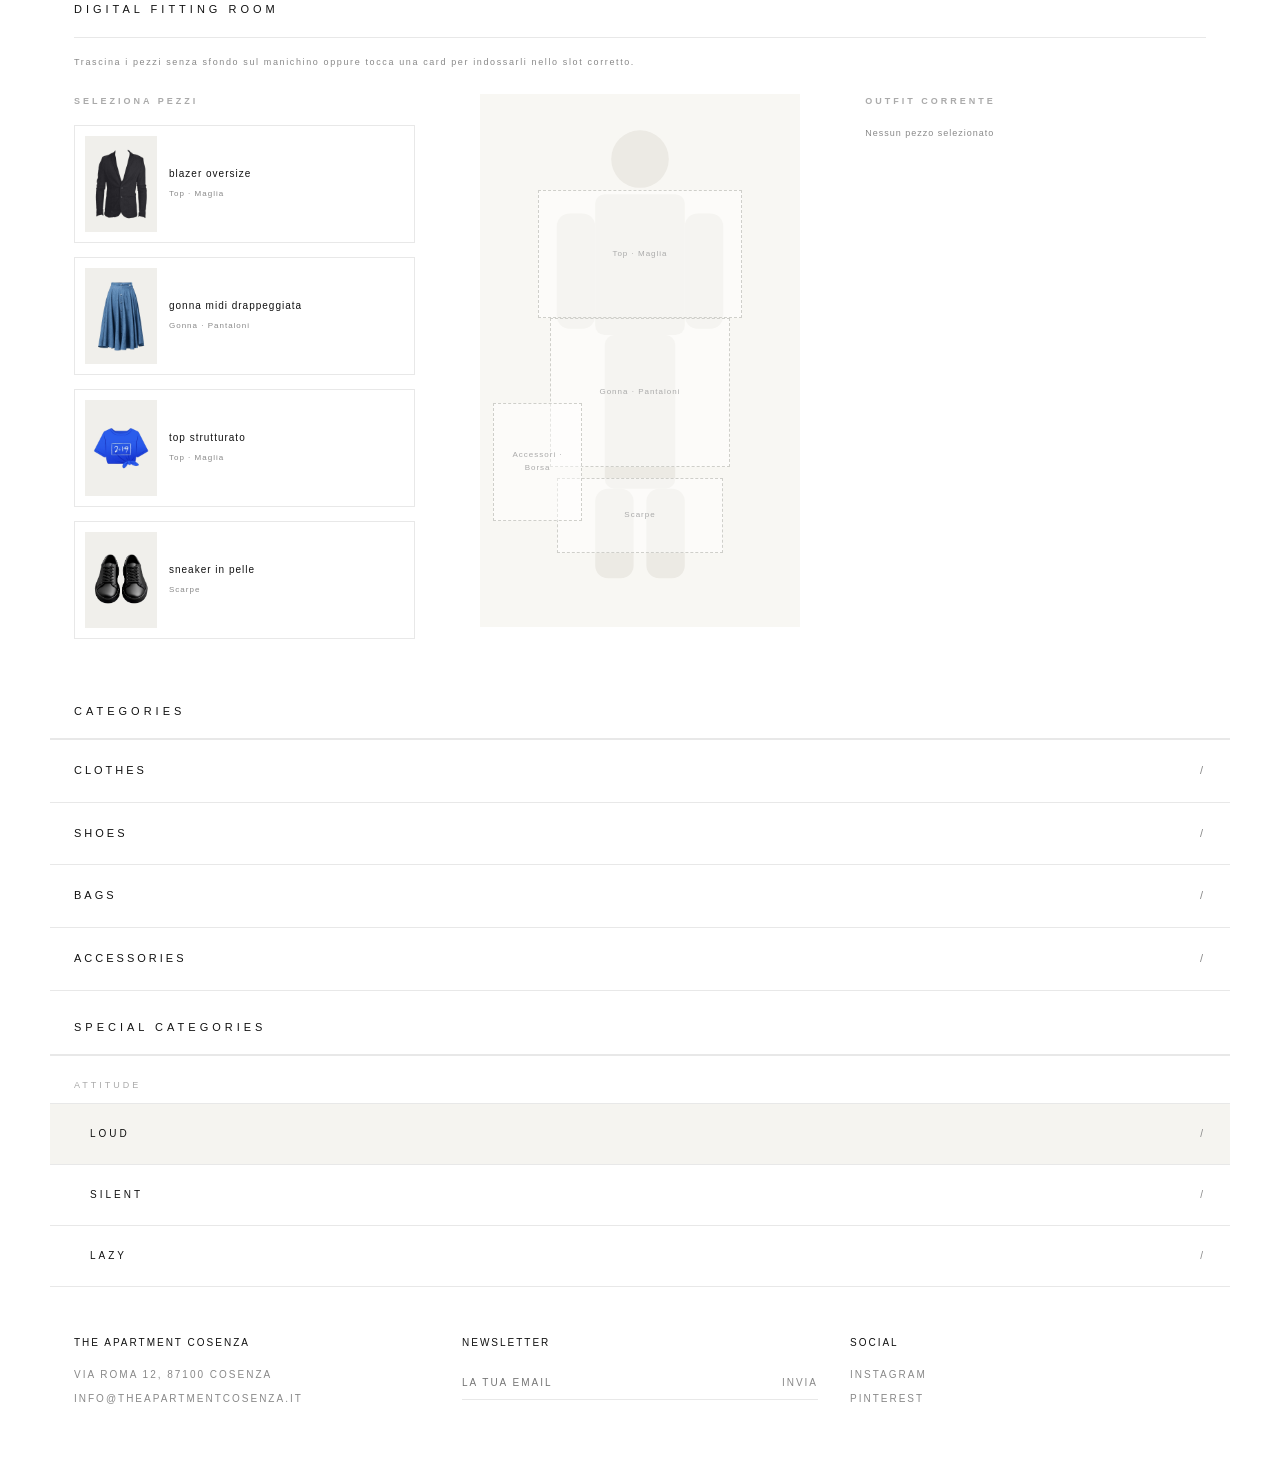
==== commit 227a66af: "aggiunta hero" ====
--- a/index.html
+++ b/index.html
@@ -800,7 +800,7 @@
         desc: "Pezzi statement, silhouette forti, colori decisi. Dressing che non passa inosservato.",
         keyword: "Statement · Bold · Strong silhouette",
         outfitTotal: 760,
-        hero: "img/hero/hero.png",
+        hero: "img/hero/hero.jpeg",
         items: [
           { id: 1, name: "Blazer oversize", price: 380, img: "" },
           { id: 2, name: "Gonna midi drappeggiata", price: 220, img: "" },
@@ -811,7 +811,7 @@
         desc: "Tailoring impeccabile, palette neutra, iconico. Il lusso che non ha bisogno di parlare.",
         keyword: "Tailoring · Palette neutra · Iconico",
         outfitTotal: 820,
-        hero: "img/hero/hero.png",
+        hero: "img/hero/hero.jpeg",
         items: [
           { id: 4, name: "Blazer sartoriale", price: 420, img: "" },
           { id: 5, name: "Pantalone wide leg", price: 260, img: "" },
@@ -822,7 +822,7 @@
         desc: "Relaxed luxury, knitwear, layering morbido. Comfort che è comunque uno statement.",
         keyword: "Relaxed luxury · Knitwear · Layering soft",
         outfitTotal: 610,
-        hero: "img/hero/hero.png",
+        hero: "img/hero/hero.jpeg",
         items: [
           { id: 7, name: "Maglia oversize", price: 195, img: "" },
           { id: 8, name: "Jogger in lino", price: 175, img: "" },
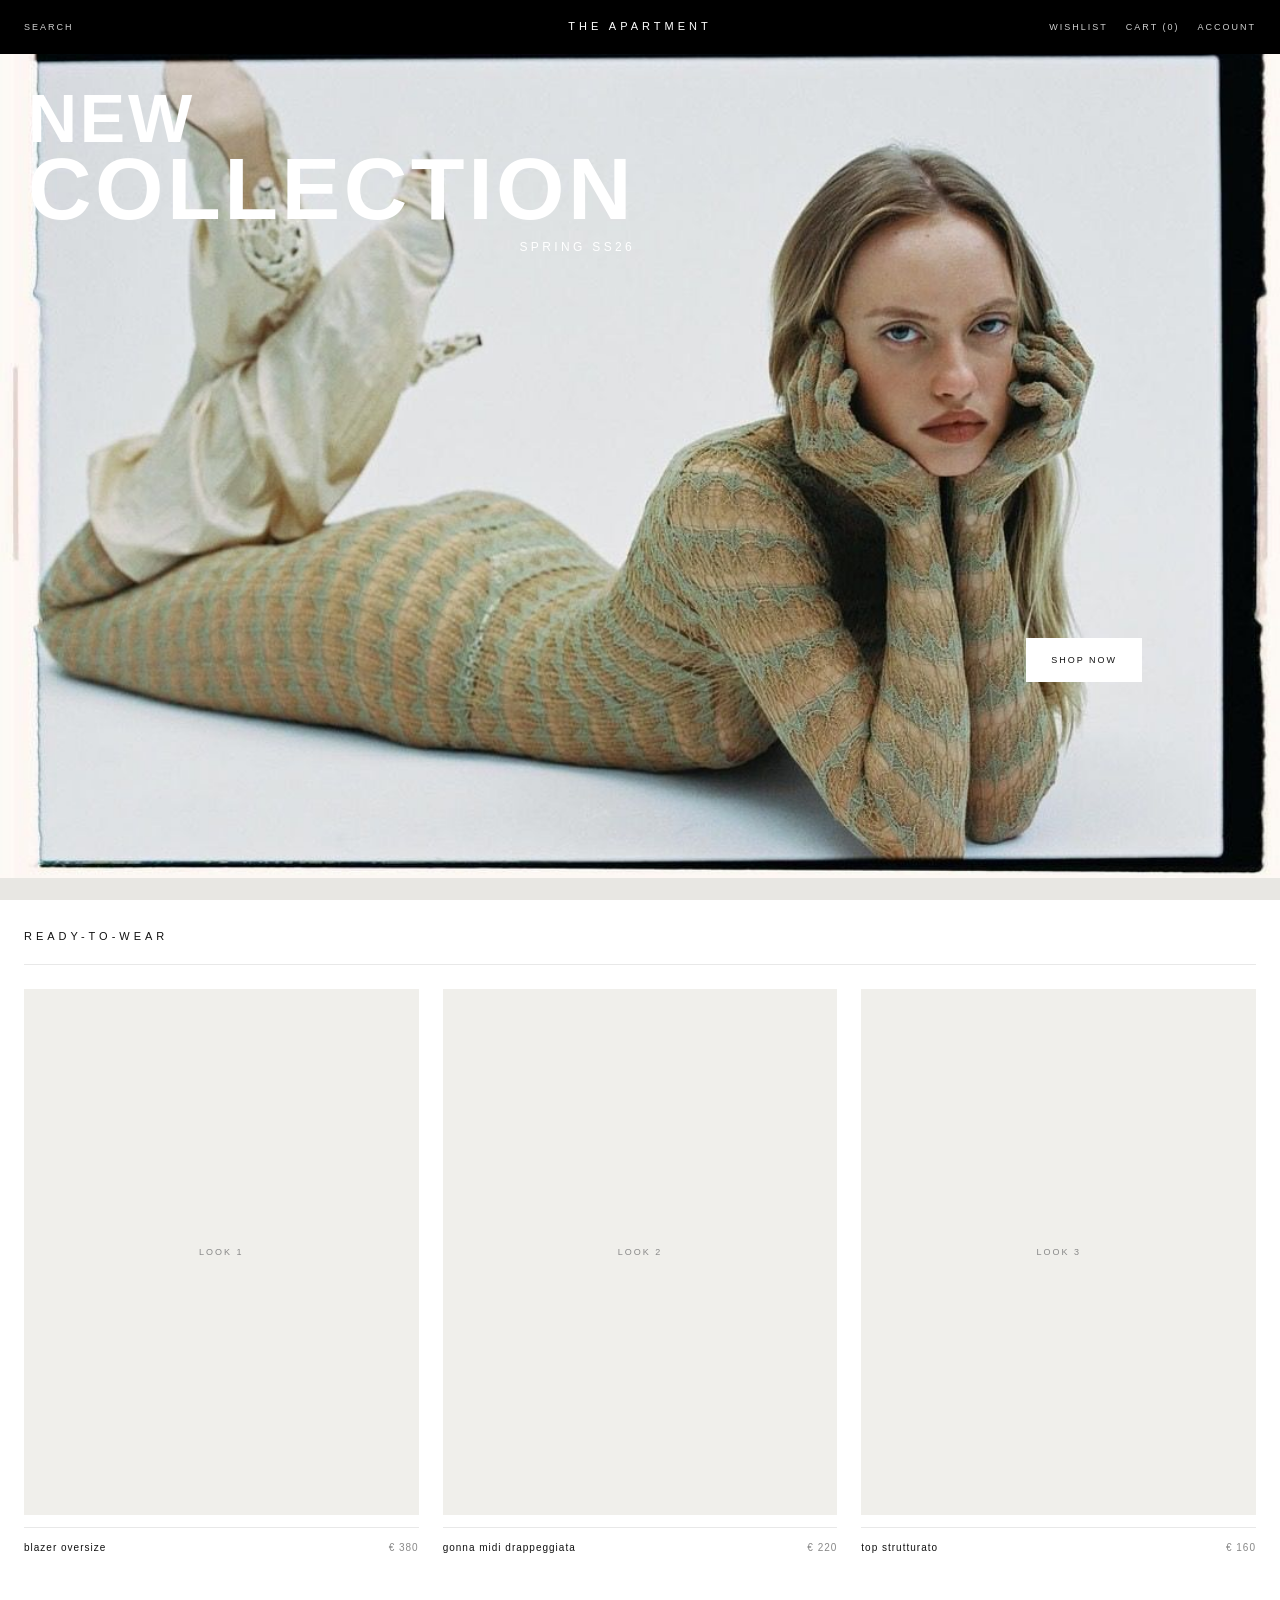
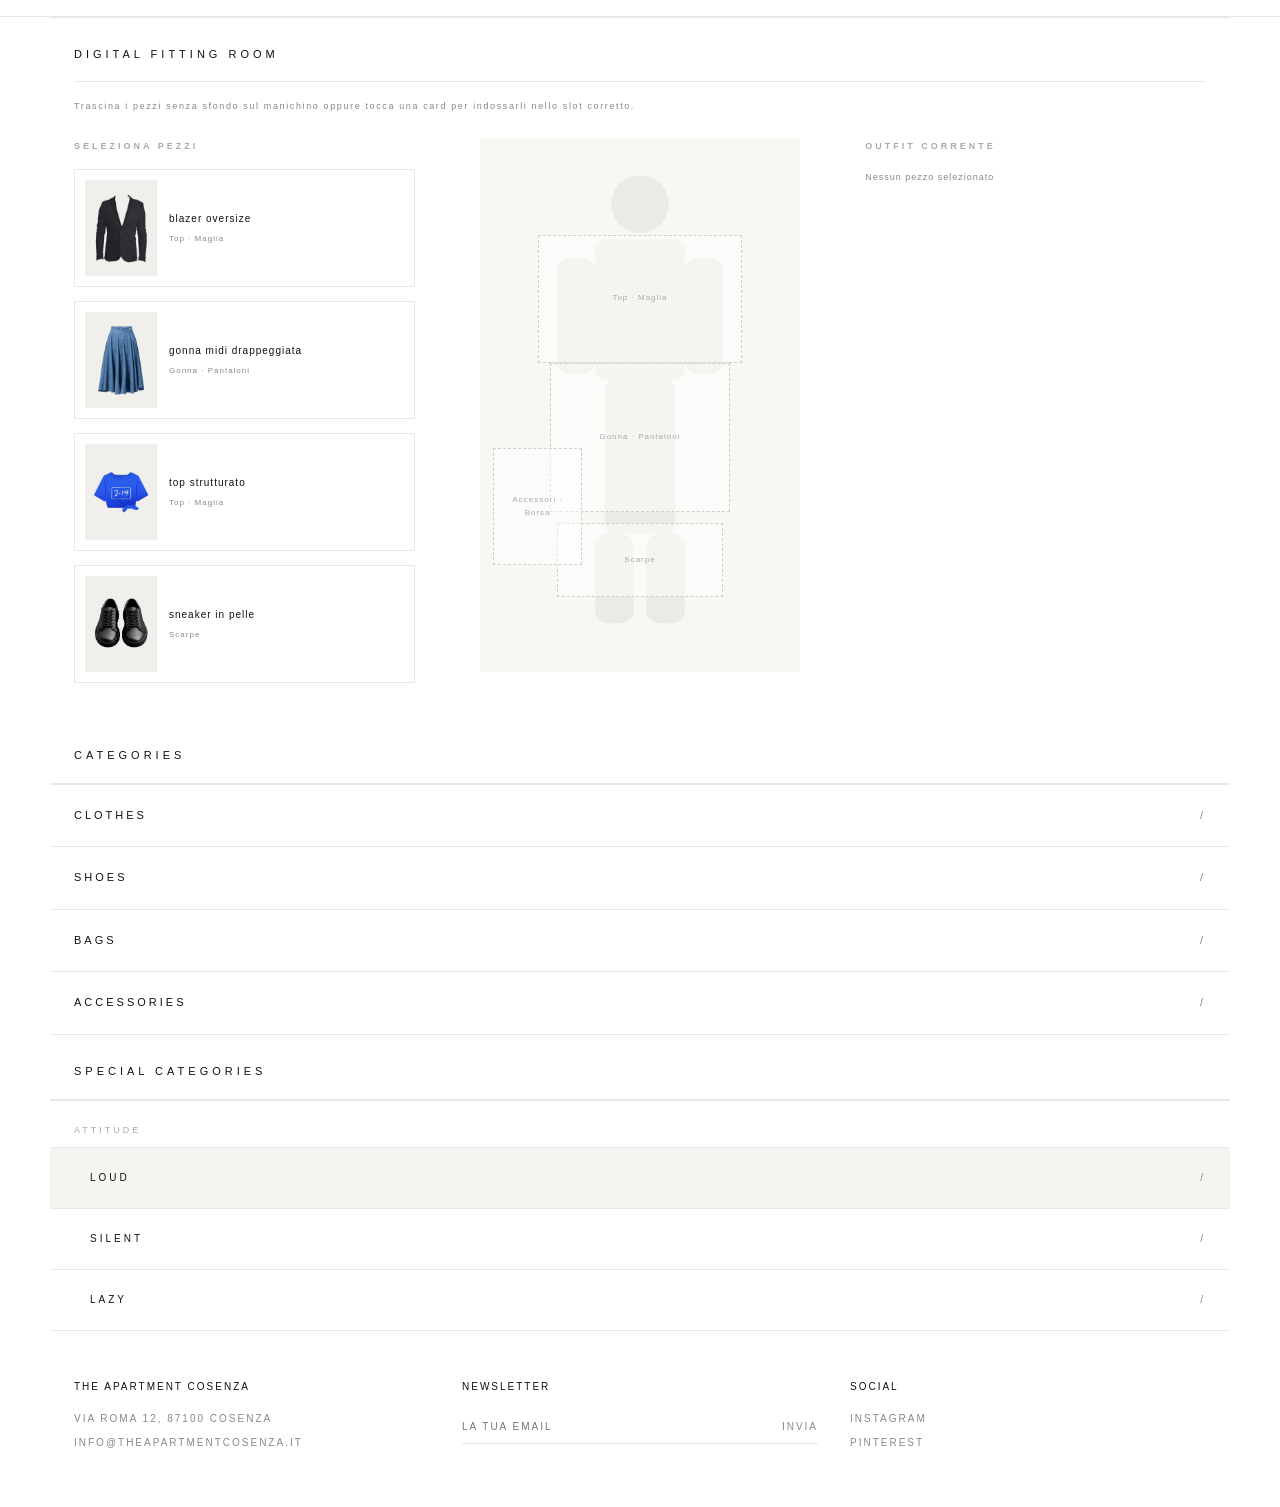
==== commit 94594a5b: "aggiunto img hero nuova" ====
--- a/index.html
+++ b/index.html
@@ -94,7 +94,7 @@
       grid-template-areas: "left logo right";
       align-items: center;
       padding: 18px 24px;
-      background: transparent;
+      background: black;
       color: var(--white);
     }
 
@@ -155,35 +155,45 @@
       display: contents;
     }
 
-    #hero {
-      border-bottom: 1px solid var(--border);
-      padding: 0;
-    }
-
-    .hero-stage {
-      position: relative;
-      width: 100vw;
-      max-width: 100vw;
-      margin-left: calc(50% - 50vw);
-      min-height: 100vh;
-      min-height: 100dvh;
-      height: 100vh;
-      height: 100dvh;
-      overflow: hidden;
-      background: var(--placeholder);
-    }
-
-    .hero-media {
-      position: absolute;
-      inset: 0;
-      background: var(--placeholder);
-    }
+  /* Modifica o aggiungi questa regola */
+#hero {
+  width: 100vw;
+  position: relative;
+  left: 50%;
+  right: 50%;
+  margin-left: -50vw;
+  margin-right: -50vw;
+  border-bottom: 1px solid var(--border);
+  padding: 0;
+}
+
+   .hero-stage {
+  position: relative;
+  width: 100%;
+  height: 100vh; /* Copre l'altezza dello schermo */
+  height: 100dvh;
+  overflow: hidden;
+  background: var(--placeholder);
+}
+
+.hero-media {
+  position: absolute;
+  inset: 0;
+}
+
+.hero-media img {
+  width: 100%;
+  height: 100%;
+  object-fit: cover; /* Cambiato da contain a cover per il full screen */
+  object-position: center center;
+  display: block;
+}
 
     .hero-media img {
       width: 100%;
       height: 100%;
       max-width: none;
-      object-fit: cover;
+      object-fit: contain;
     }
 
     .ph-label {
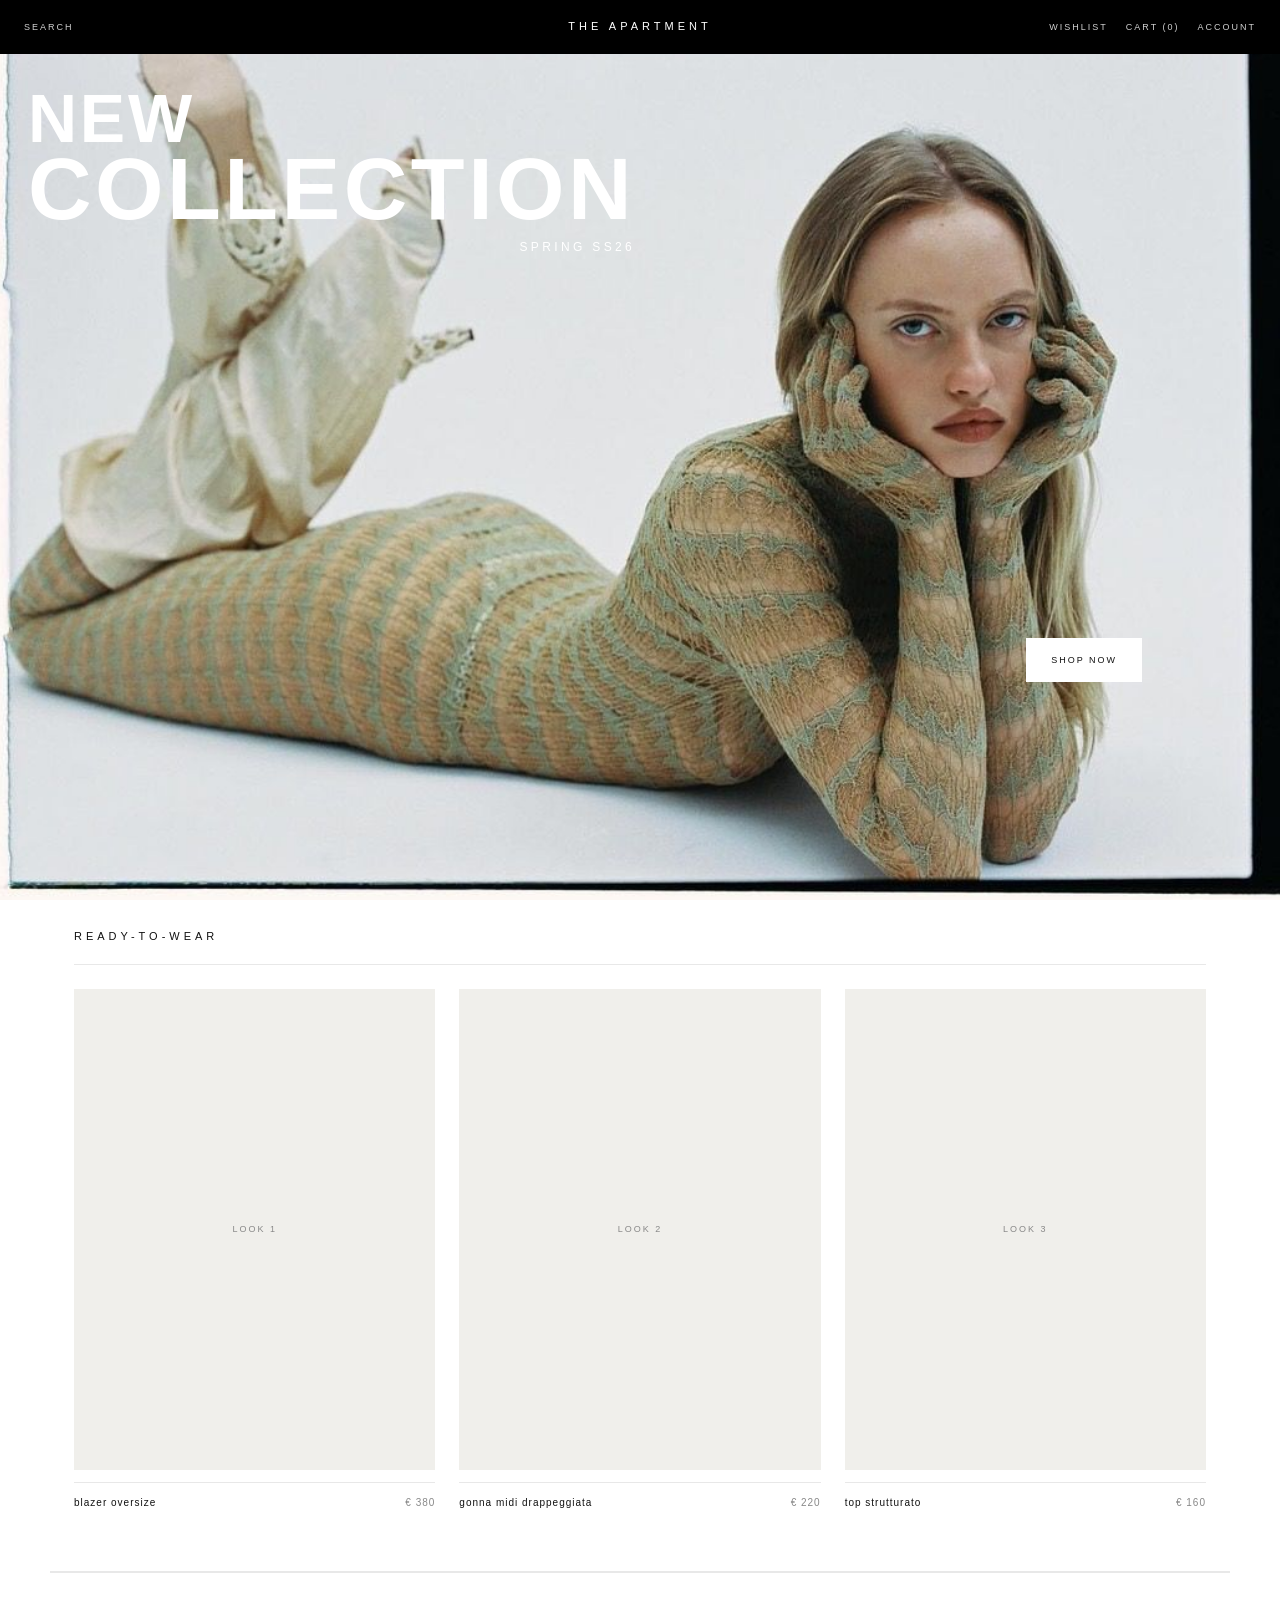
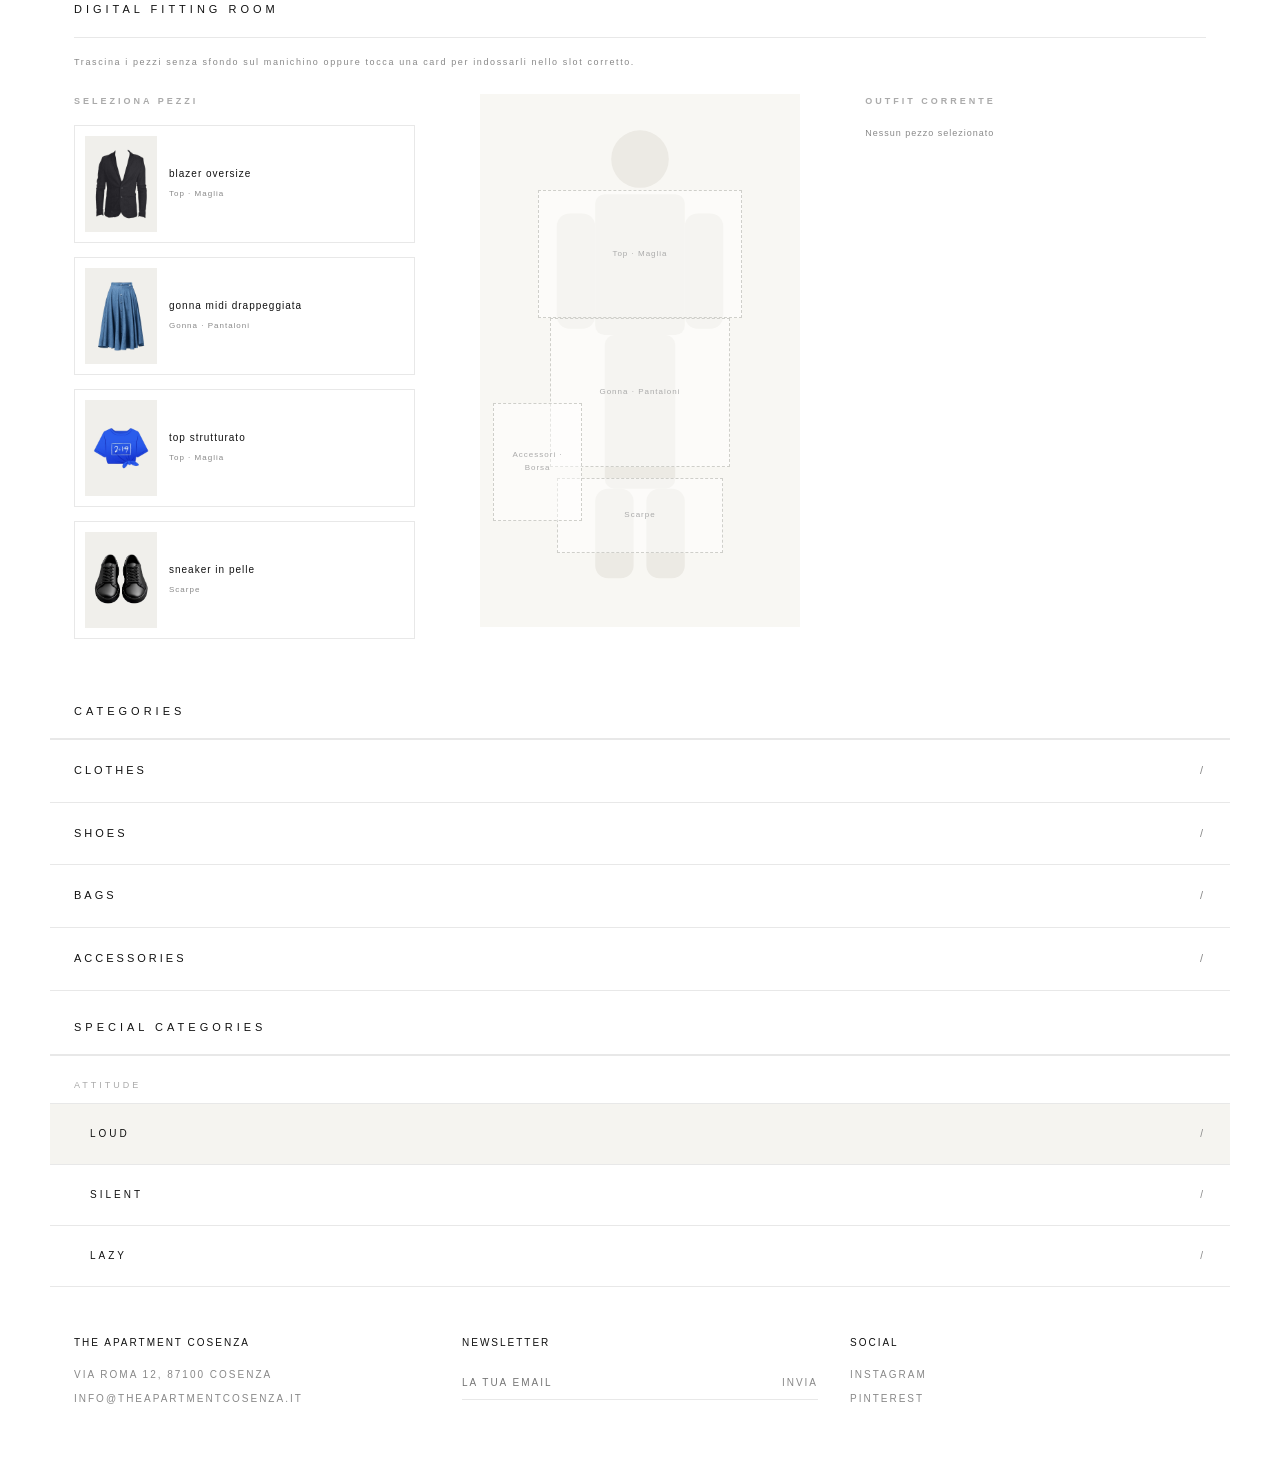
==== commit 5e29f57d: "modificato hero" ====
--- a/index.html
+++ b/index.html
@@ -155,45 +155,35 @@
       display: contents;
     }
 
-  /* Modifica o aggiungi questa regola */
-#hero {
-  width: 100vw;
-  position: relative;
-  left: 50%;
-  right: 50%;
-  margin-left: -50vw;
-  margin-right: -50vw;
-  border-bottom: 1px solid var(--border);
-  padding: 0;
-}
-
-   .hero-stage {
-  position: relative;
-  width: 100%;
-  height: 100vh; /* Copre l'altezza dello schermo */
-  height: 100dvh;
-  overflow: hidden;
-  background: var(--placeholder);
-}
-
-.hero-media {
-  position: absolute;
-  inset: 0;
-}
-
-.hero-media img {
-  width: 100%;
-  height: 100%;
-  object-fit: cover; /* Cambiato da contain a cover per il full screen */
-  object-position: center center;
-  display: block;
-}
+    #hero {
+      border-bottom: 1px solid var(--border);
+      padding: 0;
+    }
+
+    .hero-stage {
+      position: relative;
+      width: 100vw;
+      max-width: 100vw;
+      margin-left: calc(50% - 50vw);
+      min-height: 100vh;
+      min-height: 100dvh;
+      height: 100vh;
+      height: 100dvh;
+      overflow: hidden;
+      background: var(--placeholder);
+    }
+
+    .hero-media {
+      position: absolute;
+      inset: 0;
+      background: var(--placeholder);
+    }
 
     .hero-media img {
       width: 100%;
       height: 100%;
       max-width: none;
-      object-fit: contain;
+      object-fit: cover;
     }
 
     .ph-label {
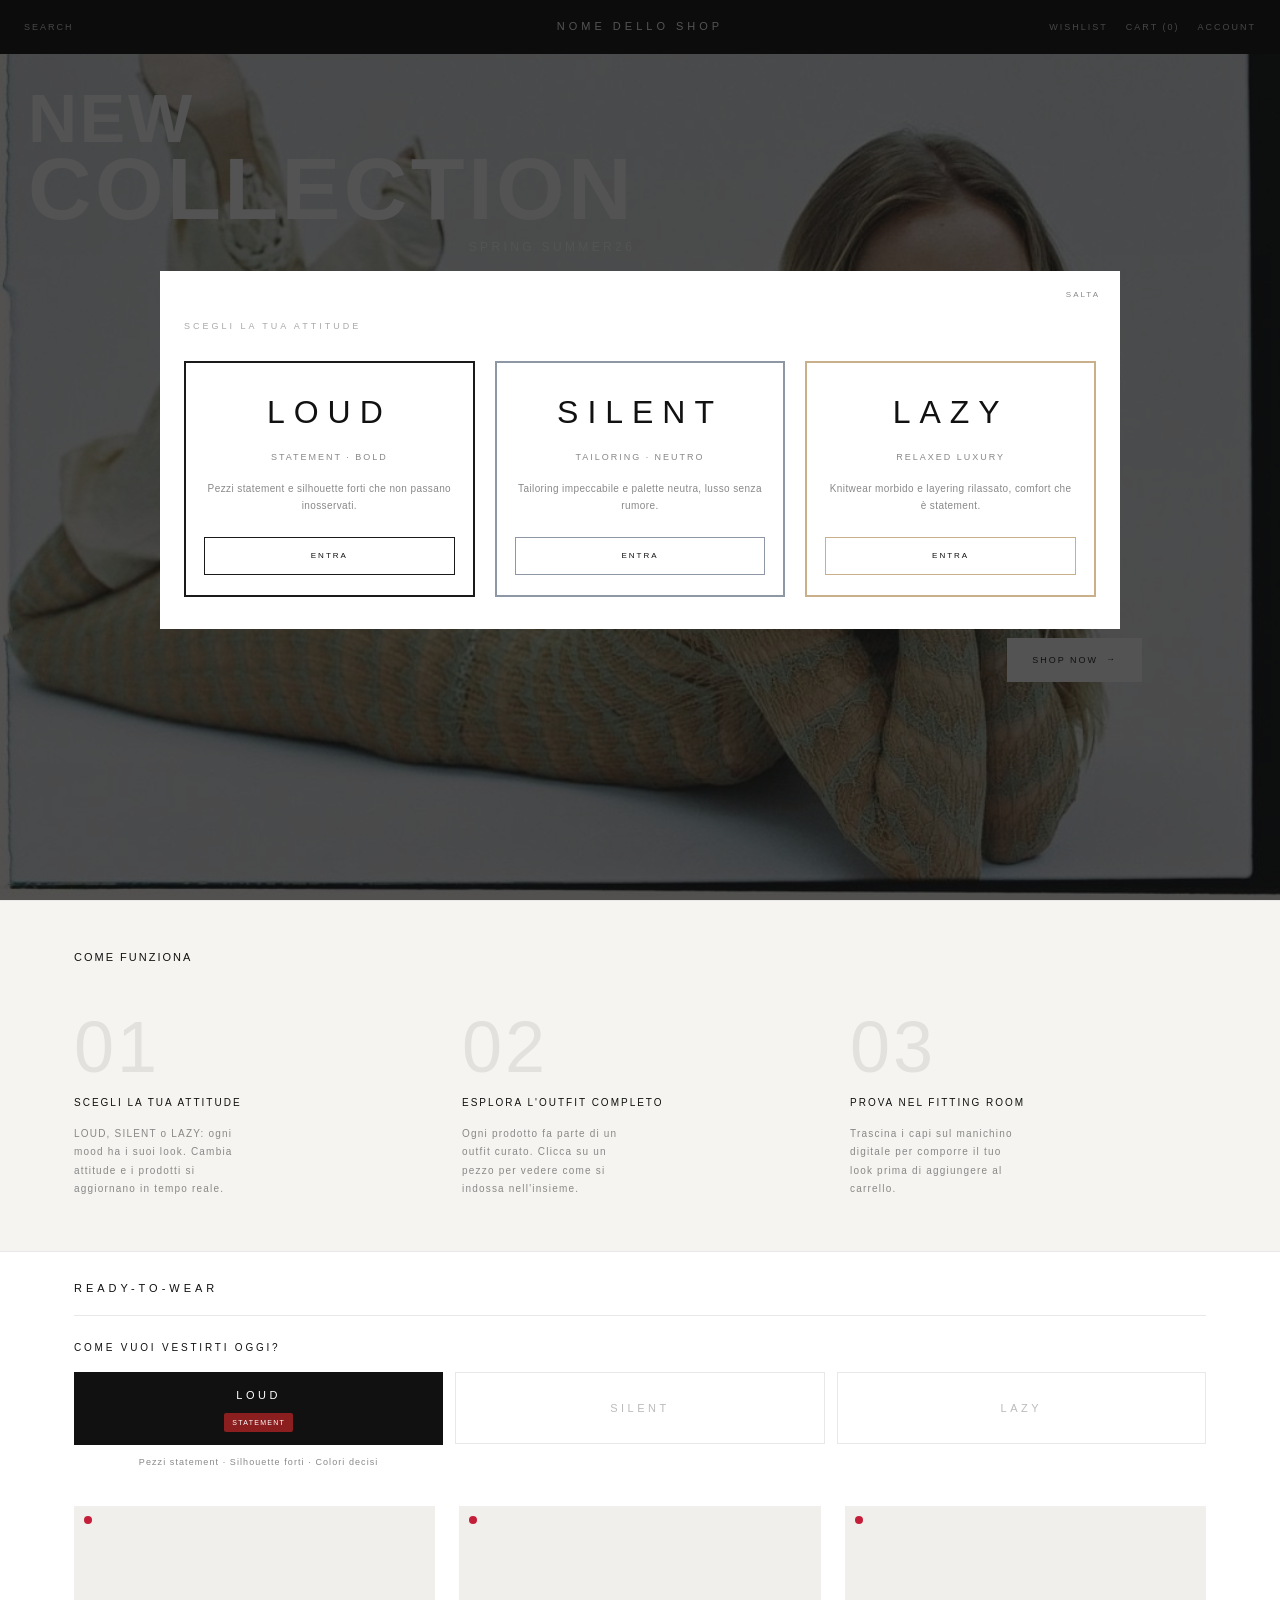
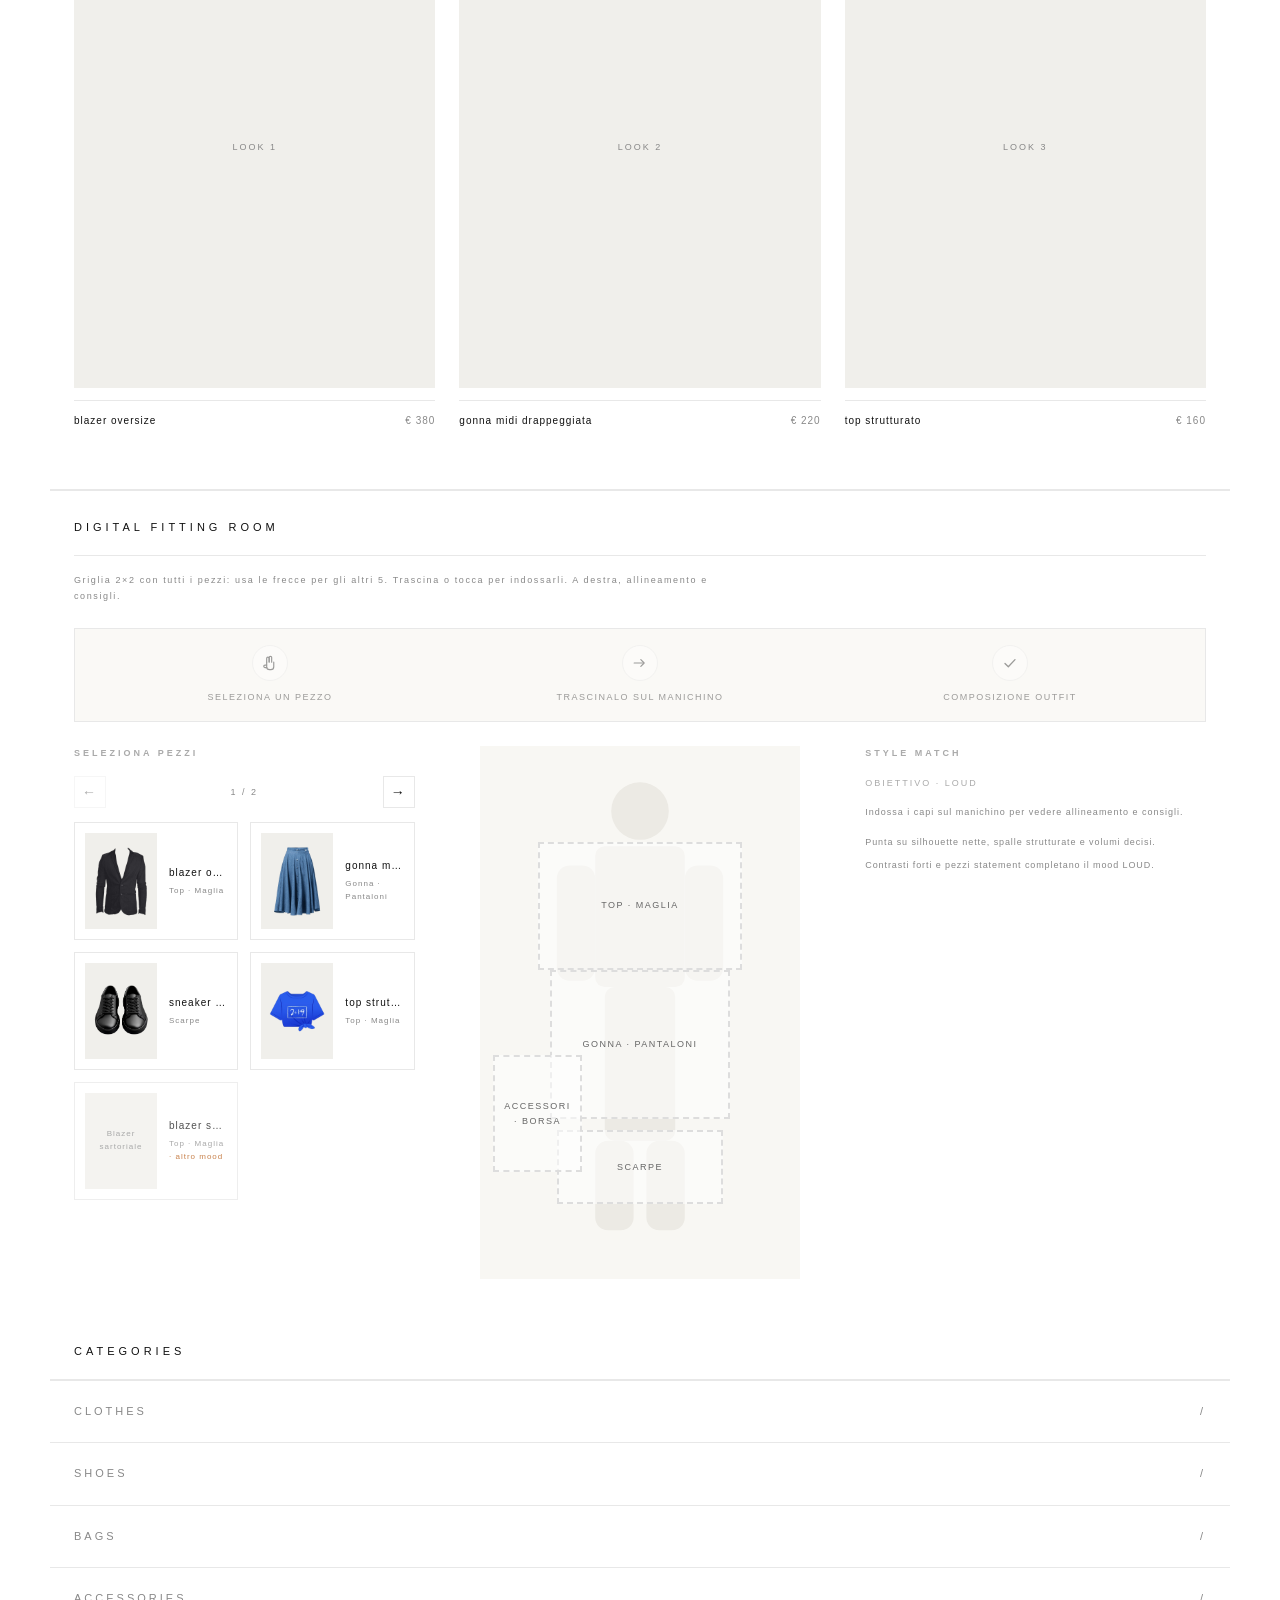
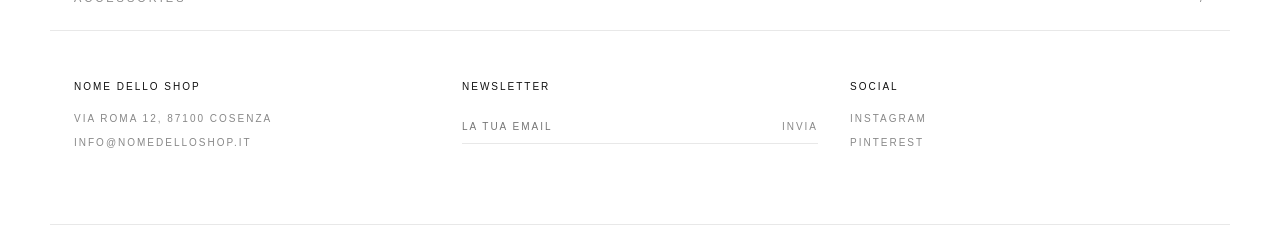
==== commit 6a2e486a: "reso piu accattivante tutto" ====
--- a/index.html
+++ b/index.html
@@ -20,7 +20,7 @@
 <head>
   <meta charset="UTF-8">
   <meta name="viewport" content="width=device-width, initial-scale=1.0">
-  <title>The Apartment Cosenza</title>
+  <title>Nome dello shop</title>
   <link rel="stylesheet" href="css/fitting-room.css">
   <style>
     :root {
@@ -334,56 +334,6 @@
       letter-spacing: 1px;
     }
 
-    .switcher-label {
-      font-size: 9px;
-      letter-spacing: 3px;
-      color: #aaa;
-      margin-bottom: 10px;
-    }
-
-    .switcher {
-      display: flex;
-      border: 1px solid #e0e0e0;
-      max-width: 420px;
-    }
-
-    .sw-btn {
-      flex: 1;
-      padding: 14px 6px;
-      font-size: 9px;
-      letter-spacing: 3px;
-      text-transform: uppercase;
-      background: #fff;
-      border: none;
-      border-right: 1px solid #e0e0e0;
-      cursor: pointer;
-      color: #bbb;
-      font-family: inherit;
-    }
-
-    .sw-btn:last-child {
-      border-right: none;
-    }
-
-    .sw-btn.active {
-      background: #111;
-      color: #fff;
-    }
-
-    .sw-btn:hover:not(.active) {
-      color: #555;
-    }
-
-    .mode-desc {
-      font-size: 10px;
-      color: #999;
-      letter-spacing: 0.5px;
-      line-height: 1.8;
-      margin-top: 14px;
-      max-width: 640px;
-      text-transform: none;
-    }
-
     .cta-btn {
       padding: 10px 98px;
       border: 1px solid var(--fg);
@@ -398,8 +348,7 @@
       color: var(--bg);
     }
 
-    #categories,
-    #special-categories {
+    #categories {
       border-bottom: 1px solid var(--border);
     }
 
@@ -432,22 +381,6 @@
 
     .categories-list span {
       color: var(--muted);
-    }
-
-    .special-group {
-      border-top: 1px solid var(--border);
-    }
-
-    .special-group-title {
-      padding: 22px 24px 10px;
-      font-size: 9px;
-      letter-spacing: 3px;
-      color: #aaa;
-    }
-
-    .categories-list--nested button {
-      padding-left: 40px;
-      font-size: 10px;
     }
 
     .footer {
@@ -598,8 +531,9 @@
       }
 
       .hero-cta {
-        left: 16px;
+        left: 50%;
         right: auto;
+        transform: translateX(-50%);
         bottom: 28px;
         bottom: max(28px, env(safe-area-inset-bottom));
       }
@@ -614,11 +548,11 @@
     }
   </style>
 </head>
-<body>
+<body class="home">
   <div class="page">
     <header class="nav">
       <button type="button" class="nav-toggle" aria-expanded="false" aria-controls="nav-drawer" aria-label="Apri menu">Menu</button>
-      <a href="#hero" class="nav-logo">The Apartment</a>
+      <a href="#hero" class="nav-logo" data-shop-name>Nome dello shop</a>
       <div class="nav-drawer" id="nav-drawer">
         <div class="nav-left">
           <button type="button" class="nav-icon" aria-label="Cerca">Search</button>
@@ -642,33 +576,98 @@
               <span class="hero-title-line">New</span>
               <span class="hero-title-line hero-title-line--collection">Collection</span>
             </div>
-            <p class="hero-season">Spring SS26</p>
+            <p class="hero-season">Spring Summer26</p>
           </div>
-          <a href="#categories" class="hero-cta">Shop now</a>
+          <a href="#categories" class="hero-cta">Shop now<span class="hero-cta-arrow" aria-hidden="true">→</span></a>
         </div>
+
+        <section id="how-it-works" class="how-it-works" aria-labelledby="how-it-works-title">
+          <div class="how-it-works-inner">
+            <h2 class="how-it-works-title" id="how-it-works-title">Come funziona</h2>
+            <div class="how-it-works-grid">
+              <article class="how-it-works-item">
+                <span class="how-it-works-num" aria-hidden="true">01</span>
+                <h3 class="how-it-works-item-title">Scegli la tua Attitude</h3>
+                <p class="how-it-works-item-text">LOUD, SILENT o LAZY: ogni mood ha i suoi look. Cambia attitude e i prodotti si aggiornano in tempo reale.</p>
+              </article>
+              <article class="how-it-works-item">
+                <span class="how-it-works-num" aria-hidden="true">02</span>
+                <h3 class="how-it-works-item-title">Esplora l'outfit completo</h3>
+                <p class="how-it-works-item-text">Ogni prodotto fa parte di un outfit curato. Clicca su un pezzo per vedere come si indossa nell'insieme.</p>
+              </article>
+              <article class="how-it-works-item">
+                <span class="how-it-works-num" aria-hidden="true">03</span>
+                <h3 class="how-it-works-item-title">Prova nel fitting room</h3>
+                <p class="how-it-works-item-text">Trascina i capi sul manichino digitale per comporre il tuo look prima di aggiungere al carrello.</p>
+              </article>
+            </div>
+          </div>
+        </section>
+
         <div class="outfit-body">
           <div class="section-header">
             <h2 class="section-title">Ready-to-wear</h2>
           </div>
-          <div class="outfit-grid">
-            <article class="outfit-slot-wrap outfit-card" data-slot="0" data-product-id="1" role="button" tabindex="0" onclick="goToProduct(event)" onkeydown="if(event.key==='Enter'||event.key===' '){event.preventDefault();goToProduct(event);}">
-              <div class="outfit-slot" id="slot-1"><span class="ph-label">Look 1</span></div>
+          <div class="attitude-switcher-section">
+            <p class="attitude-switcher-heading">Come vuoi vestirti oggi?</p>
+            <div class="attitude-switcher" id="attitude-switcher" role="group" aria-label="Seleziona attitude">
+              <div class="attitude-switcher-item" data-mode="loud">
+                <button type="button" class="attitude-btn attitude-btn--loud" data-mode="loud" aria-pressed="false" onclick="selectAttitude('loud')">
+                  <span class="attitude-btn-name">LOUD</span>
+                  <span class="attitude-btn-tag">Statement</span>
+                </button>
+                <p class="attitude-keywords" hidden>Pezzi statement · Silhouette forti · Colori decisi</p>
+              </div>
+              <div class="attitude-switcher-item" data-mode="silent">
+                <button type="button" class="attitude-btn attitude-btn--silent" data-mode="silent" aria-pressed="false" onclick="selectAttitude('silent')">
+                  <span class="attitude-btn-name">SILENT</span>
+                  <span class="attitude-btn-tag">Tailoring</span>
+                </button>
+                <p class="attitude-keywords" hidden>Tailoring · Palette neutra · Iconico</p>
+              </div>
+              <div class="attitude-switcher-item" data-mode="lazy">
+                <button type="button" class="attitude-btn attitude-btn--lazy" data-mode="lazy" aria-pressed="false" onclick="selectAttitude('lazy')">
+                  <span class="attitude-btn-name">LAZY</span>
+                  <span class="attitude-btn-tag">Relaxed</span>
+                </button>
+                <p class="attitude-keywords" hidden>Knitwear · Layering soft · Comfort luxury</p>
+              </div>
+            </div>
+          </div>
+          <div class="outfit-grid" id="outfit-grid">
+            <article class="outfit-slot-wrap outfit-card" data-slot="0" data-product-id="1" data-attitude="loud" role="button" tabindex="0" onclick="goToProduct(event)" onkeydown="if(event.key==='Enter'||event.key===' '){event.preventDefault();goToProduct(event);}">
+              <span class="outfit-card-tooltip" role="tooltip">LOUD — Statement · Bold</span>
+              <div class="outfit-slot" id="slot-1">
+                <span class="outfit-attitude-badge outfit-attitude-badge--loud" aria-hidden="true"></span>
+                <span class="ph-label">Look 1</span>
+              </div>
               <div class="slot-meta">
                 <span class="slot-name" id="slot-name-1">Blazer oversize</span>
+                <span class="outfit-attitude-mobile">LOUD — Statement · Bold</span>
                 <span class="slot-price" id="slot-price-1">€ 380</span>
               </div>
             </article>
-            <article class="outfit-slot-wrap outfit-card" data-slot="1" data-product-id="2" role="button" tabindex="0" onclick="goToProduct(event)" onkeydown="if(event.key==='Enter'||event.key===' '){event.preventDefault();goToProduct(event);}">
-              <div class="outfit-slot" id="slot-2"><span class="ph-label">Look 2</span></div>
+            <article class="outfit-slot-wrap outfit-card" data-slot="1" data-product-id="2" data-attitude="loud" role="button" tabindex="0" onclick="goToProduct(event)" onkeydown="if(event.key==='Enter'||event.key===' '){event.preventDefault();goToProduct(event);}">
+              <span class="outfit-card-tooltip" role="tooltip">LOUD — Statement · Bold</span>
+              <div class="outfit-slot" id="slot-2">
+                <span class="outfit-attitude-badge outfit-attitude-badge--loud" aria-hidden="true"></span>
+                <span class="ph-label">Look 2</span>
+              </div>
               <div class="slot-meta">
                 <span class="slot-name" id="slot-name-2">Gonna midi</span>
+                <span class="outfit-attitude-mobile">LOUD — Statement · Bold</span>
                 <span class="slot-price" id="slot-price-2">€ 220</span>
               </div>
             </article>
-            <article class="outfit-slot-wrap outfit-card" data-slot="2" data-product-id="3" role="button" tabindex="0" onclick="goToProduct(event)" onkeydown="if(event.key==='Enter'||event.key===' '){event.preventDefault();goToProduct(event);}">
-              <div class="outfit-slot" id="slot-3"><span class="ph-label">Look 3</span></div>
+            <article class="outfit-slot-wrap outfit-card" data-slot="2" data-product-id="3" data-attitude="loud" role="button" tabindex="0" onclick="goToProduct(event)" onkeydown="if(event.key==='Enter'||event.key===' '){event.preventDefault();goToProduct(event);}">
+              <span class="outfit-card-tooltip" role="tooltip">LOUD — Statement · Bold</span>
+              <div class="outfit-slot" id="slot-3">
+                <span class="outfit-attitude-badge outfit-attitude-badge--loud" aria-hidden="true"></span>
+                <span class="ph-label">Look 3</span>
+              </div>
               <div class="slot-meta">
                 <span class="slot-name" id="slot-name-3">Top strutturato</span>
+                <span class="outfit-attitude-mobile">LOUD — Statement · Bold</span>
                 <span class="slot-price" id="slot-price-3">€ 160</span>
               </div>
             </article>
@@ -681,11 +680,41 @@
           <div class="section-header">
             <h2 class="section-title">Digital fitting room</h2>
           </div>
-          <p class="fitting-hint">Trascina i pezzi senza sfondo sul manichino oppure tocca una card per indossarli nello slot corretto.</p>
+          <p class="fitting-hint">Griglia 2×2 con tutti i pezzi: usa le frecce per gli altri 5. Trascina o tocca per indossarli. A destra, allineamento e consigli.</p>
+          <ol class="fitting-steps" aria-label="Come usare la fitting room">
+            <li class="fitting-step fitting-step--1">
+              <span class="fitting-step-icon" aria-hidden="true">
+                <svg viewBox="0 0 24 24" width="20" height="20" fill="none" stroke="currentColor" stroke-width="1.4" stroke-linecap="round" stroke-linejoin="round">
+                  <path d="M8 11V6.5a1.5 1.5 0 1 1 3 0V11"></path>
+                  <path d="M11 10.5V5.5a1.5 1.5 0 0 1 3 0V11"></path>
+                  <path d="M8 11v5.5a3.5 3.5 0 0 0 3.5 3.5H13a3.5 3.5 0 0 0 3.5-3.5V11"></path>
+                  <path d="M8 14.5H6a1.5 1.5 0 0 0 0 3h2"></path>
+                </svg>
+              </span>
+              <span class="fitting-step-text">Seleziona un pezzo</span>
+            </li>
+            <li class="fitting-step fitting-step--2">
+              <span class="fitting-step-icon" aria-hidden="true">
+                <svg viewBox="0 0 24 24" width="20" height="20" fill="none" stroke="currentColor" stroke-width="1.4" stroke-linecap="round" stroke-linejoin="round">
+                  <path d="M5 12h11"></path>
+                  <path d="M13 8l4 4-4 4"></path>
+                </svg>
+              </span>
+              <span class="fitting-step-text">Trascinalo sul manichino</span>
+            </li>
+            <li class="fitting-step fitting-step--3">
+              <span class="fitting-step-icon" aria-hidden="true">
+                <svg viewBox="0 0 24 24" width="20" height="20" fill="none" stroke="currentColor" stroke-width="1.6" stroke-linecap="round" stroke-linejoin="round">
+                  <path d="M6 12.5l4 4L18 8"></path>
+                </svg>
+              </span>
+              <span class="fitting-step-text">Composizione outfit</span>
+            </li>
+          </ol>
           <div class="fitting-layout">
             <aside class="fitting-palette">
               <h3 class="fitting-panel-title">Seleziona pezzi</h3>
-              <div class="fitting-pieces" data-fitting-pieces></div>
+              <div data-fitting-palette-body></div>
             </aside>
             <div class="fitting-stage">
               <div class="fitting-mannequin">
@@ -727,7 +756,7 @@
               </div>
             </div>
             <aside class="fitting-summary">
-              <h3 class="fitting-panel-title">Outfit corrente</h3>
+              <h3 class="fitting-panel-title">Style match</h3>
               <div data-fitting-current>
                 <p class="fitting-empty">Nessun pezzo selezionato</p>
               </div>
@@ -741,41 +770,31 @@
           <h2 class="section-title">Categories</h2>
         </div>
         <ul class="categories-list" id="categories-list">
-          <li><button type="button" data-category="clothes" onclick="filterCategory('clothes', this)">Clothes <span>/</span></button></li>
-          <li><button type="button" data-category="shoes" onclick="filterCategory('shoes', this)">Shoes <span>/</span></button></li>
-          <li><button type="button" data-category="bags" onclick="filterCategory('bags', this)">Bags <span>/</span></button></li>
-          <li><button type="button" data-category="accessories" onclick="filterCategory('accessories', this)">Accessories <span>/</span></button></li>
+          <li><button type="button" data-category="clothes" onclick="filterCategory('clothes', this)"><span class="category-name">Clothes</span> <span>/</span></button></li>
+          <li><button type="button" data-category="shoes" onclick="filterCategory('shoes', this)"><span class="category-name">Shoes</span> <span>/</span></button></li>
+          <li><button type="button" data-category="bags" onclick="filterCategory('bags', this)"><span class="category-name">Bags</span> <span>/</span></button></li>
+          <li><button type="button" data-category="accessories" onclick="filterCategory('accessories', this)"><span class="category-name">Accessories</span> <span>/</span></button></li>
         </ul>
       </section>
 
-      <section id="special-categories">
-        <div class="section-header" style="padding:28px 24px 18px;margin-bottom:0">
-          <h2 class="section-title">Special Categories</h2>
-        </div>
-        <div class="special-group">
-          <p class="special-group-title">Attitude</p>
-          <ul class="categories-list categories-list--nested" id="special-categories-list">
-            <li><button type="button" data-mode="loud" onclick="filterAttitude('loud', this)">Loud <span>/</span></button></li>
-            <li><button type="button" data-mode="silent" onclick="filterAttitude('silent', this)">Silent <span>/</span></button></li>
-            <li><button type="button" data-mode="lazy" onclick="filterAttitude('lazy', this)">Lazy <span>/</span></button></li>
-          </ul>
-        </div>
-      </section>
-    </main>
+      <section id="categories">
 
     <footer class="footer" id="contact">
       <div class="footer-grid">
         <div class="footer-col" id="about">
-          <h3>The Apartment Cosenza</h3>
+          <h3 data-shop-name>Nome dello shop</h3>
           <p>Via Roma 12, 87100 Cosenza</p>
-          <p>info@theapartmentcosenza.it</p>
+          <p data-shop-email>info@nomedelloshop.it</p>
         </div>
         <div class="footer-col">
           <h3>Newsletter</h3>
-          <form class="newsletter-form" id="newsletter-form" action="#" method="post">
-            <input type="email" name="email" placeholder="La tua email" aria-label="Email" required>
-            <button type="submit">Invia</button>
-          </form>
+          <div class="newsletter-form-wrap">
+            <form class="newsletter-form" id="newsletter-form" action="#" method="post">
+              <input type="email" name="email" placeholder="La tua email" aria-label="Email" required>
+              <button type="submit">Invia</button>
+            </form>
+            <p class="newsletter-toast" id="newsletter-toast" role="status" aria-live="polite" hidden>Grazie! Ti terremo aggiornata.</p>
+          </div>
         </div>
         <div class="footer-col">
           <h3>Social</h3>
@@ -786,6 +805,35 @@
     </footer>
   </div>
 
+  <div id="attitude-onboarding" class="onboarding" hidden aria-hidden="true" role="dialog" aria-modal="true" aria-labelledby="onboarding-title">
+    <div class="onboarding-panel">
+      <button type="button" class="onboarding-skip" id="onboarding-skip">Salta</button>
+      <p class="onboarding-intro" id="onboarding-title">Scegli la tua attitude</p>
+      <div class="onboarding-cards">
+        <article class="onboarding-card onboarding-card--loud">
+          <h2 class="onboarding-name">LOUD</h2>
+          <p class="onboarding-keyword">Statement · Bold</p>
+          <p class="onboarding-desc">Pezzi statement e silhouette forti che non passano inosservati.</p>
+          <button type="button" class="onboarding-enter" data-mode="loud">Entra</button>
+        </article>
+        <article class="onboarding-card onboarding-card--silent">
+          <h2 class="onboarding-name">SILENT</h2>
+          <p class="onboarding-keyword">Tailoring · Neutro</p>
+          <p class="onboarding-desc">Tailoring impeccabile e palette neutra, lusso senza rumore.</p>
+          <button type="button" class="onboarding-enter" data-mode="silent">Entra</button>
+        </article>
+        <article class="onboarding-card onboarding-card--lazy">
+          <h2 class="onboarding-name">LAZY</h2>
+          <p class="onboarding-keyword">Relaxed Luxury</p>
+          <p class="onboarding-desc">Knitwear morbido e layering rilassato, comfort che è statement.</p>
+          <button type="button" class="onboarding-enter" data-mode="lazy">Entra</button>
+        </article>
+      </div>
+    </div>
+  </div>
+
+  <script src="js/shop-config.js"></script>
+  <script src="js/attitude-switcher.js"></script>
   <script src="js/fitting-room.js"></script>
   <script>
     const CATEGORY_TAGS = {
@@ -876,24 +924,54 @@
       return getProductImages(product, item)[0] || "";
     }
 
-    function setMode(mode) {
+    function setMode(mode, options) {
+      const opts = options || {};
       const m = MODES[mode];
-      activeMode = mode;
-
-      document.querySelectorAll("#special-categories-list button").forEach(function (btn) {
-        btn.classList.toggle("is-active", btn.dataset.mode === mode);
-      });
-
-      activeCategory = null;
-      activeCategoryButton = null;
-      document.querySelectorAll("#categories-list button").forEach(function (btn) {
-        btn.classList.remove("is-active");
-      });
-
-      sessionStorage.setItem("attitude", mode);
-      updateHeroMedia(mode, m);
-      updateOutfitSlots(m.items);
-      if (fittingRoom) fittingRoom.reset();
+      const grid = document.getElementById("outfit-grid");
+
+      function applyMode() {
+        activeMode = mode;
+
+        if (window.AttitudeSwitcher) {
+          AttitudeSwitcher.sync(mode);
+        }
+
+        activeCategory = null;
+        activeCategoryButton = null;
+        document.querySelectorAll("#categories-list button").forEach(function (btn) {
+          btn.classList.remove("is-active");
+        });
+
+        sessionStorage.setItem("attitude", mode);
+        updateHeroMedia(mode, m);
+        updateOutfitSlots(m.items);
+        if (fittingRoom) fittingRoom.reset();
+      }
+
+      if (opts.skipAnimation || !grid) {
+        applyMode();
+        return;
+      }
+
+      grid.classList.remove("is-entering");
+      grid.classList.add("is-leaving");
+
+      window.setTimeout(function () {
+        applyMode();
+        grid.classList.remove("is-leaving");
+        grid.classList.add("is-entering");
+
+        window.requestAnimationFrame(function () {
+          window.requestAnimationFrame(function () {
+            grid.classList.remove("is-entering");
+          });
+        });
+      }, 300);
+    }
+
+    function selectAttitude(mode) {
+      if (mode === activeMode) return;
+      setMode(mode);
     }
 
     function updateHeroMedia(mode, modeData) {
@@ -903,6 +981,47 @@
         return;
       }
       hero.innerHTML = '<span class="ph-label">Inserisci foto hero ' + mode + '</span>';
+    }
+
+    function getAttitudeTooltipLine(attitude) {
+      if (window.AttitudeSwitcher && AttitudeSwitcher.getTooltipLine) {
+        return AttitudeSwitcher.getTooltipLine(attitude);
+      }
+      return attitude ? attitude.toUpperCase() : "";
+    }
+
+    function updateOutfitAttitudeChrome(card, slot, nameEl, attitude) {
+      const line = getAttitudeTooltipLine(attitude);
+
+      if (attitude) {
+        card.setAttribute("data-attitude", attitude);
+      } else {
+        card.removeAttribute("data-attitude");
+      }
+
+      let tooltip = card.querySelector(".outfit-card-tooltip");
+      if (!tooltip) {
+        tooltip = document.createElement("span");
+        tooltip.className = "outfit-card-tooltip";
+        tooltip.setAttribute("role", "tooltip");
+        card.insertBefore(tooltip, card.firstChild);
+      }
+      tooltip.textContent = line;
+
+      let mobile = card.querySelector(".outfit-attitude-mobile");
+      if (!mobile) {
+        mobile = document.createElement("span");
+        mobile.className = "outfit-attitude-mobile";
+        nameEl.insertAdjacentElement("afterend", mobile);
+      }
+      mobile.textContent = line;
+
+      const badgeClass = attitude
+        ? "outfit-attitude-badge outfit-attitude-badge--" + attitude
+        : "";
+      return badgeClass
+        ? '<span class="' + badgeClass + '" aria-hidden="true"></span>'
+        : "";
     }
 
     function updateOutfitSlots(items) {
@@ -920,16 +1039,22 @@
 
         if (!item) {
           card.removeAttribute("data-product-id");
+          card.removeAttribute("data-attitude");
           card.classList.add("is-empty");
           card.setAttribute("aria-disabled", "true");
           nameEl.textContent = "";
           priceEl.textContent = "";
+          const tooltip = card.querySelector(".outfit-card-tooltip");
+          const mobile = card.querySelector(".outfit-attitude-mobile");
+          if (tooltip) tooltip.textContent = "";
+          if (mobile) mobile.textContent = "";
           slot.innerHTML = '<span class="ph-label">—</span>';
           continue;
         }
 
         const product = findProduct(item);
         const name = product ? product.name : item.name;
+        const attitude = product ? product.attitude : activeMode;
         nameEl.textContent = name;
         priceEl.textContent = "€ " + item.price.toLocaleString("it-IT");
 
@@ -943,11 +1068,12 @@
           card.setAttribute("aria-disabled", "true");
         }
 
+        const badgeHtml = updateOutfitAttitudeChrome(card, slot, nameEl, attitude);
         const cover = getProductCover(product, item);
         if (cover) {
-          slot.innerHTML = '<img src="' + cover + '" alt="' + name + '">';
+          slot.innerHTML = badgeHtml + '<img src="' + cover + '" alt="' + name + '">';
         } else {
-          slot.innerHTML = '<span class="ph-label">Look ' + i + '</span>';
+          slot.innerHTML = badgeHtml + '<span class="ph-label">Look ' + i + '</span>';
         }
       }
     }
@@ -969,17 +1095,8 @@
       location.assign("product.html?id=" + encodeURIComponent(productId));
     }
 
-    function filterAttitude(mode, btn) {
-      setMode(mode);
-
-      document.querySelectorAll("#special-categories-list button").forEach(function (button) {
-        button.classList.toggle("is-active", button === btn);
-      });
-
-      const outfitBody = document.querySelector(".outfit-body");
-      if (outfitBody) {
-        outfitBody.scrollIntoView({ behavior: "smooth", block: "start" });
-      }
+    function filterAttitude(mode) {
+      selectAttitude(mode);
     }
 
     function filterCategory(category, btn) {
@@ -1027,13 +1144,70 @@
 
     const savedRaw = sessionStorage.getItem("attitude") || "loud";
     const saved = savedRaw === "laze" ? "lazy" : savedRaw;
-    setMode(saved);
+    setMode(saved, { skipAnimation: true });
+
+    const ONBOARDING_KEY = "luxury_attitude_onboarding_seen";
+
+    function closeOnboarding() {
+      const el = document.getElementById("attitude-onboarding");
+      if (!el) return;
+      el.hidden = true;
+      el.setAttribute("aria-hidden", "true");
+      document.body.style.overflow = "";
+    }
+
+    function completeOnboarding(mode) {
+      try {
+        localStorage.setItem(ONBOARDING_KEY, "1");
+      } catch (error) {
+        /* ignore */
+      }
+      if (mode) {
+        setMode(mode, { skipAnimation: true });
+      }
+      closeOnboarding();
+    }
+
+    function initOnboarding() {
+      let seen = false;
+      try {
+        seen = localStorage.getItem(ONBOARDING_KEY) === "1";
+      } catch (error) {
+        seen = false;
+      }
+      if (seen) return;
+
+      const el = document.getElementById("attitude-onboarding");
+      if (!el) return;
+
+      el.hidden = false;
+      el.setAttribute("aria-hidden", "false");
+      document.body.style.overflow = "hidden";
+
+      document.getElementById("onboarding-skip").addEventListener("click", function () {
+        completeOnboarding(null);
+      });
+
+      el.querySelectorAll(".onboarding-enter").forEach(function (button) {
+        button.addEventListener("click", function () {
+          completeOnboarding(button.getAttribute("data-mode"));
+        });
+      });
+
+      document.addEventListener("keydown", function onEscape(event) {
+        if (event.key !== "Escape" || el.hidden) return;
+        completeOnboarding(null);
+      });
+    }
 
     fittingRoom = FittingRoom.init({
       root: "#fitting-room",
       products: PRODUCTS,
-      getMode: function () { return activeMode; }
+      getMode: function () { return activeMode; },
+      palettePageSize: 5
     });
+
+    initOnboarding();
 
     const nav = document.querySelector(".nav");
     function syncNav() {
@@ -1082,10 +1256,31 @@
       });
     }
 
-    document.getElementById("newsletter-form").addEventListener("submit", function (e) {
-      e.preventDefault();
-      this.reset();
-    });
+    (function initNewsletterToast() {
+      var form = document.getElementById("newsletter-form");
+      var toast = document.getElementById("newsletter-toast");
+      if (!form || !toast) return;
+
+      form.addEventListener("submit", function (e) {
+        e.preventDefault();
+        form.reset();
+        toast.hidden = false;
+        toast.classList.add("is-visible");
+        clearTimeout(toast._hideTimer);
+        toast._hideTimer = window.setTimeout(function () {
+          toast.classList.remove("is-visible");
+          window.setTimeout(function () {
+            toast.hidden = true;
+          }, 300);
+        }, 3000);
+      });
+    })();
   </script>
+
+  <nav class="attitude-sticky-mobile attitude-switcher" id="attitude-sticky-mobile" role="group" aria-label="Seleziona attitude">
+    <button type="button" class="attitude-sticky-btn attitude-btn" data-mode="loud" aria-pressed="true" onclick="filterAttitude('loud')">LOUD</button>
+    <button type="button" class="attitude-sticky-btn attitude-btn" data-mode="silent" aria-pressed="false" onclick="filterAttitude('silent')">SILENT</button>
+    <button type="button" class="attitude-sticky-btn attitude-btn" data-mode="lazy" aria-pressed="false" onclick="filterAttitude('lazy')">LAZY</button>
+  </nav>
 </body>
 </html>
--- a/css/fitting-room.css
+++ b/css/fitting-room.css
@@ -33,6 +33,70 @@
 .fitting-pieces {
   display: grid;
   gap: 14px;
+}
+
+.fitting-palette-nav {
+  display: flex;
+  align-items: center;
+  justify-content: space-between;
+  gap: 12px;
+  margin-bottom: 14px;
+}
+
+.fitting-palette-nav-status {
+  font-size: 9px;
+  letter-spacing: 2px;
+  color: var(--muted);
+}
+
+.fitting-palette-nav-btn {
+  flex: 0 0 auto;
+  width: 32px;
+  height: 32px;
+  border: 1px solid var(--border);
+  background: var(--bg);
+  color: inherit;
+  cursor: pointer;
+  font-size: 14px;
+  line-height: 1;
+  padding: 0;
+}
+
+.fitting-palette-nav-btn:hover:not(:disabled) {
+  border-color: #111;
+}
+
+.fitting-palette-nav-btn:disabled {
+  opacity: 0.35;
+  cursor: default;
+}
+
+.fitting-pieces-grid {
+  display: grid;
+  grid-template-columns: repeat(2, minmax(0, 1fr));
+  gap: 12px;
+}
+
+.fitting-piece--tile {
+  display: flex;
+  flex-direction: column;
+  gap: 8px;
+  padding: 8px;
+}
+
+.fitting-piece--tile .fitting-piece-media {
+  width: 100%;
+}
+
+.fitting-piece--tile .fitting-piece-meta {
+  min-width: 0;
+}
+
+.fitting-piece--tile .fitting-piece-name {
+  margin-bottom: 4px;
+  white-space: nowrap;
+  overflow: hidden;
+  text-overflow: ellipsis;
 }
 
 .fitting-piece {
@@ -263,3 +327,990 @@
     order: -1;
   }
 }
+
+/* ONBOARDING */
+
+.onboarding {
+  position: fixed;
+  inset: 0;
+  z-index: 200;
+  display: flex;
+  align-items: center;
+  justify-content: center;
+  padding: 24px;
+  background: rgba(17, 17, 17, 0.72);
+}
+
+.onboarding[hidden] {
+  display: none;
+}
+
+.onboarding-panel {
+  position: relative;
+  width: min(100%, 960px);
+  max-height: calc(100dvh - 48px);
+  overflow-y: auto;
+  padding: 48px 24px 32px;
+  background: var(--bg, #fff);
+}
+
+.onboarding-skip {
+  position: absolute;
+  top: 18px;
+  right: 20px;
+  font-size: 8px;
+  letter-spacing: 2px;
+  color: var(--muted, #888);
+  text-transform: uppercase;
+}
+
+.onboarding-skip:hover {
+  color: var(--fg, #111);
+}
+
+.onboarding-intro {
+  margin-bottom: 28px;
+  padding-right: 48px;
+  font-size: 9px;
+  letter-spacing: 3px;
+  color: #aaa;
+  text-transform: uppercase;
+}
+
+.onboarding-cards {
+  display: grid;
+  grid-template-columns: repeat(3, minmax(0, 1fr));
+  gap: 20px;
+}
+
+.onboarding-card {
+  display: flex;
+  flex-direction: column;
+  align-items: stretch;
+  padding: 24px 18px 20px;
+  border: 2px solid var(--border, #e8e8e8);
+  background: var(--bg, #fff);
+  text-align: center;
+}
+
+.onboarding-card--loud {
+  border-color: #1a1a1a;
+}
+
+.onboarding-card--silent {
+  border-color: #8e98a4;
+}
+
+.onboarding-card--lazy {
+  border-color: #c9b08a;
+}
+
+.onboarding-name {
+  font-size: clamp(22px, 4vw, 32px);
+  letter-spacing: 0.28em;
+  font-weight: 400;
+  margin-bottom: 12px;
+}
+
+.onboarding-keyword {
+  font-size: 9px;
+  letter-spacing: 0.22em;
+  color: var(--muted, #888);
+  text-transform: uppercase;
+  margin-bottom: 14px;
+  line-height: 1.7;
+}
+
+.onboarding-desc {
+  flex: 1;
+  font-size: 10px;
+  letter-spacing: 0.04em;
+  line-height: 1.75;
+  color: var(--muted, #888);
+  text-transform: none;
+  margin-bottom: 22px;
+}
+
+.onboarding-enter {
+  padding: 12px 18px;
+  border: 1px solid var(--fg, #111);
+  background: var(--bg, #fff);
+  color: var(--fg, #111);
+  font-size: 8px;
+  letter-spacing: 2px;
+  text-transform: uppercase;
+}
+
+.onboarding-enter:hover {
+  background: var(--fg, #111);
+  color: var(--bg, #fff);
+}
+
+.onboarding-card--loud .onboarding-enter {
+  border-color: #1a1a1a;
+}
+
+.onboarding-card--loud .onboarding-enter:hover {
+  background: #1a1a1a;
+  color: #fff;
+}
+
+.onboarding-card--silent .onboarding-enter {
+  border-color: #8e98a4;
+}
+
+.onboarding-card--silent .onboarding-enter:hover {
+  background: #8e98a4;
+  color: #fff;
+}
+
+.onboarding-card--lazy .onboarding-enter {
+  border-color: #c9b08a;
+}
+
+.onboarding-card--lazy .onboarding-enter:hover {
+  background: #c9b08a;
+  color: #fff;
+}
+
+@media (max-width: 900px) {
+  .onboarding {
+    padding: 16px;
+  }
+
+  .onboarding-panel {
+    padding: 44px 16px 24px;
+  }
+
+  .onboarding-cards {
+    grid-template-columns: 1fr;
+    gap: 14px;
+  }
+
+  .onboarding-intro {
+    padding-right: 0;
+    margin-bottom: 20px;
+  }
+}
+
+/* HOW IT WORKS */
+
+.how-it-works {
+  width: 100vw;
+  max-width: 100vw;
+  margin-left: calc(50% - 50vw);
+  background: #f5f4f0;
+  border-top: 1px solid var(--border, #e8e8e8);
+  border-bottom: 1px solid var(--border, #e8e8e8);
+}
+
+.how-it-works-inner {
+  max-width: 1180px;
+  margin: 0 auto;
+  padding: 48px 24px 52px;
+}
+
+.how-it-works-title {
+  font-family: "Helvetica Neue", Helvetica, Arial, sans-serif;
+  font-size: 11px;
+  font-weight: 400;
+  letter-spacing: 2px;
+  text-transform: uppercase;
+  margin-bottom: 36px;
+  color: var(--fg, #111);
+}
+
+.how-it-works-grid {
+  display: grid;
+  grid-template-columns: repeat(3, minmax(0, 1fr));
+  gap: 32px;
+}
+
+.how-it-works-item {
+  position: relative;
+  padding-top: 8px;
+}
+
+.how-it-works-num {
+  display: block;
+  font-family: "Helvetica Neue", Helvetica, Arial, sans-serif;
+  font-size: clamp(48px, 8vw, 72px);
+  font-weight: 300;
+  line-height: 1;
+  letter-spacing: 0.04em;
+  color: rgba(17, 17, 17, 0.08);
+  margin-bottom: 12px;
+}
+
+.how-it-works-item-title {
+  font-family: "Helvetica Neue", Helvetica, Arial, sans-serif;
+  font-size: 10px;
+  font-weight: 400;
+  letter-spacing: 2px;
+  text-transform: uppercase;
+  margin-bottom: 14px;
+  color: var(--fg, #111);
+}
+
+.how-it-works-item-text {
+  font-family: "Helvetica Neue", Helvetica, Arial, sans-serif;
+  font-size: 10px;
+  font-weight: 300;
+  letter-spacing: 0.12em;
+  line-height: 1.85;
+  text-transform: none;
+  color: var(--muted, #888);
+  max-width: 32ch;
+}
+
+@media (max-width: 900px) {
+  .how-it-works-inner {
+    padding: 36px 16px 40px;
+  }
+
+  .how-it-works-title {
+    margin-bottom: 28px;
+  }
+
+  .how-it-works-grid {
+    grid-template-columns: 1fr;
+    gap: 28px;
+  }
+
+  .how-it-works-item-text {
+    max-width: none;
+  }
+}
+
+/* ATTITUDE SWITCHER */
+
+.attitude-switcher-section {
+  margin-bottom: 28px;
+  max-width: 100%;
+}
+
+.attitude-switcher-heading {
+  font-size: 10px;
+  letter-spacing: 0.28em;
+  text-transform: uppercase;
+  color: var(--fg, #111);
+  margin-bottom: 16px;
+  font-weight: 400;
+}
+
+.attitude-switcher {
+  display: grid;
+  grid-template-columns: repeat(3, minmax(0, 1fr));
+  gap: 12px;
+}
+
+.attitude-switcher-item {
+  display: flex;
+  flex-direction: column;
+  gap: 10px;
+}
+
+.attitude-btn {
+  display: flex;
+  flex-direction: column;
+  align-items: center;
+  justify-content: center;
+  gap: 8px;
+  min-height: 72px;
+  padding: 14px 10px 12px;
+  border: 1px solid var(--border, #e8e8e8);
+  background: var(--bg, #fff);
+  color: #bbb;
+  font-family: inherit;
+  cursor: pointer;
+  transition: background 0.25s ease, color 0.25s ease, border-color 0.25s ease;
+}
+
+.attitude-btn-name {
+  font-size: 11px;
+  letter-spacing: 0.32em;
+  font-weight: 400;
+}
+
+.attitude-btn-tag {
+  display: none;
+  padding: 4px 8px;
+  font-size: 7px;
+  letter-spacing: 0.18em;
+  text-transform: uppercase;
+  border-radius: 2px;
+}
+
+.attitude-btn.is-active .attitude-btn-tag {
+  display: inline-block;
+}
+
+.attitude-btn.is-active {
+  color: #fff;
+  border-color: transparent;
+}
+
+.attitude-btn--loud.is-active {
+  background: #111;
+}
+
+.attitude-btn--loud.is-active .attitude-btn-tag {
+  background: #8b1e1e;
+  color: #fff;
+}
+
+.attitude-btn--silent.is-active {
+  background: #2a2a3e;
+}
+
+.attitude-btn--silent.is-active .attitude-btn-tag {
+  background: #6b7a8f;
+  color: #fff;
+}
+
+.attitude-btn--lazy.is-active {
+  background: #8c7b6e;
+}
+
+.attitude-btn--lazy.is-active .attitude-btn-tag {
+  background: #d4c4a8;
+  color: #2a241c;
+}
+
+.attitude-btn:hover:not(.is-active) {
+  color: var(--fg, #111);
+  border-color: #ccc;
+}
+
+.attitude-keywords {
+  font-size: 9px;
+  letter-spacing: 0.12em;
+  line-height: 1.75;
+  color: var(--muted, #888);
+  text-transform: none;
+  text-align: center;
+  min-height: 2.6em;
+}
+
+.attitude-switcher-item:not(.is-active) .attitude-keywords {
+  visibility: hidden;
+}
+
+.attitude-switcher-item.is-active .attitude-keywords {
+  visibility: visible;
+}
+
+/* Outfit grid transition */
+
+.outfit-grid .outfit-card {
+  transition: opacity 0.3s ease, transform 0.3s ease;
+}
+
+.outfit-grid.is-leaving .outfit-card {
+  opacity: 0;
+  transform: translateY(10px);
+}
+
+.outfit-grid.is-entering .outfit-card {
+  opacity: 0;
+  transform: translateY(-10px);
+}
+
+@media (max-width: 900px) {
+  .attitude-switcher {
+    grid-template-columns: 1fr;
+    gap: 10px;
+  }
+
+  .attitude-btn {
+    min-height: 64px;
+  }
+}
+
+/* PRODUCT TOOLTIPS */
+
+.outfit-card {
+  position: relative;
+}
+
+.outfit-card-tooltip {
+  position: absolute;
+  left: 50%;
+  bottom: calc(100% + 10px);
+  transform: translateX(-50%);
+  z-index: 5;
+  padding: 8px 12px;
+  background: #000;
+  color: #fff;
+  font-size: 9px;
+  letter-spacing: 2px;
+  text-transform: uppercase;
+  white-space: nowrap;
+  pointer-events: none;
+  opacity: 0;
+  transition: opacity 0.2s ease;
+}
+
+.outfit-card:hover .outfit-card-tooltip,
+.outfit-card:focus-within .outfit-card-tooltip {
+  opacity: 1;
+}
+
+.outfit-card.is-empty .outfit-card-tooltip,
+.outfit-card.is-empty .outfit-attitude-mobile,
+.outfit-card.is-empty .outfit-attitude-badge {
+  display: none;
+}
+
+.outfit-attitude-mobile {
+  display: none;
+  font-size: 9px;
+  letter-spacing: 2px;
+  text-transform: uppercase;
+  color: var(--fg, #111);
+  margin-top: 6px;
+}
+
+.outfit-attitude-badge {
+  position: absolute;
+  top: 10px;
+  left: 10px;
+  z-index: 2;
+  width: 8px;
+  height: 8px;
+  border-radius: 50%;
+  pointer-events: none;
+}
+
+.outfit-attitude-badge--loud {
+  background: #c41e3a;
+}
+
+.outfit-attitude-badge--silent {
+  background: #2a2a3e;
+}
+
+.outfit-attitude-badge--lazy {
+  background: #8c7b6e;
+}
+
+@media (max-width: 900px) {
+  .outfit-card-tooltip {
+    display: none;
+  }
+
+  .outfit-card:not(.is-empty) .outfit-attitude-mobile {
+    display: block;
+  }
+
+  .outfit-card .slot-meta {
+    flex-wrap: wrap;
+    align-items: flex-start;
+    row-gap: 6px;
+  }
+
+  .outfit-card .slot-name {
+    order: 1;
+  }
+
+  .outfit-card .slot-price {
+    order: 2;
+    margin-left: auto;
+  }
+
+  .outfit-card .outfit-attitude-mobile {
+    order: 3;
+    flex: 1 0 100%;
+  }
+}
+
+/* FITTING ROOM UX */
+
+.fitting-steps {
+  list-style: none;
+  display: grid;
+  grid-template-columns: repeat(3, minmax(0, 1fr));
+  gap: 16px;
+  margin: 0 0 24px;
+  padding: 16px 18px;
+  border: 1px solid var(--border, #e8e8e8);
+  background: #faf9f6;
+}
+
+.fitting-step {
+  display: flex;
+  flex-direction: column;
+  align-items: center;
+  gap: 10px;
+  text-align: center;
+  opacity: 0.4;
+  animation: fitting-step-glow 6s ease-in-out infinite;
+}
+
+.fitting-step--2 {
+  animation-delay: 2s;
+}
+
+.fitting-step--3 {
+  animation-delay: 4s;
+}
+
+@keyframes fitting-step-glow {
+  0%,
+  100% {
+    opacity: 0.4;
+  }
+
+  16.66% {
+    opacity: 1;
+  }
+
+  33.33% {
+    opacity: 0.4;
+  }
+}
+
+.fitting-step-icon {
+  display: flex;
+  align-items: center;
+  justify-content: center;
+  width: 36px;
+  height: 36px;
+  border: 1px solid var(--border, #e0e0e0);
+  border-radius: 50%;
+  background: #fff;
+  color: var(--fg, #111);
+}
+
+.fitting-step-text {
+  font-size: 9px;
+  letter-spacing: 1.5px;
+  text-transform: uppercase;
+  color: var(--fg, #111);
+  line-height: 1.5;
+}
+
+.fitting-zone:not(.is-filled) {
+  border: 2px dashed #ddd;
+  background: rgba(255, 255, 255, 0.55);
+  transform-origin: center;
+  animation:
+    fitting-zone-empty-pulse 2s ease-in-out infinite,
+    fitting-zone-dash 1.4s linear infinite;
+}
+
+.fitting-zone:not(.is-filled) .fitting-zone-label {
+  font-size: 9px;
+  letter-spacing: 1.5px;
+  font-weight: 500;
+  color: #666;
+  text-transform: uppercase;
+}
+
+@keyframes fitting-zone-empty-pulse {
+  0%,
+  100% {
+    transform: scale(1);
+  }
+
+  50% {
+    transform: scale(1.02);
+  }
+}
+
+@keyframes fitting-zone-dash {
+  0% {
+    border-color: #ddd;
+  }
+
+  50% {
+    border-color: #bbb;
+  }
+
+  100% {
+    border-color: #ddd;
+  }
+}
+
+.fitting-zone.is-success {
+  animation: fitting-zone-success-flash 0.65s ease-out;
+}
+
+@keyframes fitting-zone-success-flash {
+  0% {
+    box-shadow: inset 0 0 0 0 rgba(76, 175, 80, 0);
+    border-color: #ddd;
+  }
+
+  45% {
+    box-shadow: inset 0 0 0 2px rgba(76, 175, 80, 0.45);
+    border-color: #4caf50;
+  }
+
+  100% {
+    box-shadow: inset 0 0 0 0 rgba(76, 175, 80, 0);
+    border-color: #d8d8d4;
+  }
+}
+
+.fitting-piece {
+  position: relative;
+}
+
+.fitting-piece.is-equipped {
+  opacity: 0.5;
+}
+
+.fitting-piece-check {
+  position: absolute;
+  inset: 0;
+  z-index: 3;
+  display: none;
+  align-items: center;
+  justify-content: center;
+  background: rgba(255, 255, 255, 0.42);
+  pointer-events: none;
+}
+
+.fitting-piece.is-equipped .fitting-piece-check {
+  display: flex;
+}
+
+.fitting-piece-check svg {
+  width: 24px;
+  height: 24px;
+  stroke: #2e7d32;
+}
+
+@media (max-width: 900px) {
+  .fitting-steps {
+    grid-template-columns: 1fr;
+    gap: 12px;
+    padding: 14px;
+  }
+
+  .fitting-step {
+    flex-direction: row;
+    justify-content: flex-start;
+    text-align: left;
+  }
+}
+
+/* MICRO INTERACTIONS */
+
+:root {
+  --ease-premium: cubic-bezier(0.4, 0, 0.2, 1);
+  --transition-fast: 200ms var(--ease-premium);
+}
+
+body.home .nav-logo {
+  color: #fff;
+  transition: color 300ms var(--ease-premium);
+}
+
+body.home .nav.is-scrolled .nav-logo {
+  color: #111;
+}
+
+.hero-cta {
+  display: inline-flex;
+  align-items: center;
+  gap: 8px;
+  transition: all var(--transition-fast);
+}
+
+.hero-cta-arrow {
+  display: inline-block;
+  line-height: 1;
+  transition: transform var(--transition-fast);
+}
+
+.hero-cta:hover .hero-cta-arrow {
+  transform: translateX(4px);
+}
+
+.categories-list button {
+  position: relative;
+  transition: all var(--transition-fast);
+}
+
+.categories-list .category-name {
+  position: relative;
+  display: inline-block;
+}
+
+.categories-list .category-name::after {
+  content: "";
+  position: absolute;
+  left: 0;
+  right: 0;
+  bottom: -8px;
+  height: 1px;
+  background: currentColor;
+  transform: scaleX(0);
+  transform-origin: left center;
+  transition: transform 300ms var(--ease-premium);
+}
+
+.categories-list button.is-active .category-name::after {
+  transform: scaleX(1);
+}
+
+.newsletter-form-wrap {
+  position: relative;
+}
+
+.newsletter-form {
+  transition: all var(--transition-fast);
+}
+
+.newsletter-form input,
+.newsletter-form button {
+  transition: all var(--transition-fast);
+}
+
+.newsletter-toast {
+  margin-top: 10px;
+  font-size: 9px;
+  letter-spacing: 1.5px;
+  text-transform: none;
+  color: var(--fg, #111);
+  line-height: 1.6;
+  opacity: 0;
+  transition: opacity 300ms var(--ease-premium);
+  pointer-events: none;
+}
+
+.newsletter-toast.is-visible {
+  opacity: 1;
+}
+
+@media (max-width: 900px) {
+  .hero-cta:hover .hero-cta-arrow {
+    transform: translateX(4px);
+  }
+}
+
+/* MOBILE STICKY SWITCHER */
+
+.attitude-sticky-mobile {
+  display: none;
+}
+
+@media (max-width: 900px) {
+  body.home {
+    padding-bottom: calc(52px + env(safe-area-inset-bottom, 0px));
+  }
+
+  .attitude-sticky-mobile {
+    display: flex;
+    position: fixed;
+    left: 0;
+    right: 0;
+    bottom: 0;
+    z-index: 90;
+    align-items: stretch;
+    height: calc(52px + env(safe-area-inset-bottom, 0px));
+    padding-bottom: env(safe-area-inset-bottom, 0px);
+    background: #fff;
+    border-top: 1px solid #e8e8e8;
+    box-sizing: border-box;
+  }
+
+  .attitude-sticky-mobile .attitude-sticky-btn {
+    flex: 1;
+    display: flex;
+    align-items: center;
+    justify-content: center;
+    min-height: 52px;
+    margin: 0;
+    padding: 0 8px;
+    border: none;
+    border-radius: 0;
+    background: transparent;
+    color: var(--fg, #111);
+    font-size: 9px;
+    letter-spacing: 2px;
+    text-transform: uppercase;
+    transition: background 200ms var(--ease-premium, cubic-bezier(0.4, 0, 0.2, 1)),
+      color 200ms var(--ease-premium, cubic-bezier(0.4, 0, 0.2, 1));
+  }
+
+  .attitude-sticky-mobile .attitude-sticky-btn.is-active {
+    background: #111;
+    color: #fff;
+  }
+
+  .attitude-sticky-mobile .attitude-sticky-btn:not(.is-active):hover {
+    background: #f5f4f0;
+    color: var(--fg, #111);
+  }
+}
+
+/* STYLE COACH */
+
+.fitting-style-coach {
+  display: grid;
+  gap: 14px;
+}
+
+.fitting-coach-goal {
+  font-size: 9px;
+  letter-spacing: 2px;
+  color: #aaa;
+  text-transform: uppercase;
+}
+
+.fitting-coach-score {
+  display: flex;
+  align-items: baseline;
+  gap: 8px;
+}
+
+.fitting-coach-percent {
+  font-size: 28px;
+  font-weight: 400;
+  letter-spacing: 0.04em;
+  line-height: 1;
+  color: var(--fg, #111);
+}
+
+.fitting-coach-label {
+  font-size: 9px;
+  letter-spacing: 2px;
+  color: var(--muted, #888);
+  text-transform: lowercase;
+}
+
+.fitting-coach-bar {
+  height: 3px;
+  background: #eceae4;
+  overflow: hidden;
+}
+
+.fitting-coach-bar span {
+  display: block;
+  height: 100%;
+  background: #111;
+  transition: width 0.35s cubic-bezier(0.4, 0, 0.2, 1);
+}
+
+.fitting-stylist-line {
+  font-size: 9px;
+  letter-spacing: 0.12em;
+  line-height: 1.75;
+  color: var(--fg, #111);
+  text-transform: none;
+  padding: 10px 0;
+  border-top: 1px solid var(--border, #e8e8e8);
+  border-bottom: 1px solid var(--border, #e8e8e8);
+}
+
+.fitting-coach-tips {
+  list-style: none;
+  display: grid;
+  gap: 8px;
+}
+
+.fitting-coach-tips li {
+  font-size: 9px;
+  letter-spacing: 0.1em;
+  line-height: 1.7;
+  color: var(--muted, #888);
+  text-transform: none;
+}
+
+.fitting-look-complete {
+  padding: 12px 14px;
+  border: 1px solid var(--border, #e8e8e8);
+  background: #faf9f6;
+  animation: fitting-look-reveal 0.45s ease;
+}
+
+.fitting-look-complete--perfect {
+  border-color: #111;
+  background: #111;
+  color: #fff;
+}
+
+.fitting-look-complete--perfect .fitting-look-complete-total {
+  color: rgba(255, 255, 255, 0.72);
+}
+
+.fitting-look-complete-title {
+  font-size: 9px;
+  letter-spacing: 2px;
+  text-transform: uppercase;
+}
+
+.fitting-look-complete-total {
+  margin-top: 6px;
+  font-size: 10px;
+  letter-spacing: 1px;
+  color: var(--muted, #888);
+}
+
+@keyframes fitting-look-reveal {
+  from {
+    opacity: 0;
+    transform: translateY(6px);
+  }
+
+  to {
+    opacity: 1;
+    transform: translateY(0);
+  }
+}
+
+.fitting-current-item.is-aligned .fitting-current-status {
+  color: #2e7d32;
+}
+
+.fitting-current-item.is-mismatch .fitting-current-status {
+  color: #b45309;
+}
+
+.fitting-current-status {
+  font-size: 8px;
+  letter-spacing: 1px;
+  text-transform: uppercase;
+}
+
+.fitting-piece--off-goal {
+  opacity: 0.72;
+}
+
+.fitting-piece--off-goal .fitting-piece-slot::after {
+  content: " · altro mood";
+  color: #b45309;
+}
+
+.fitting-zone.is-mismatch .fitting-layer {
+  opacity: 0.38;
+  filter: grayscale(0.85);
+  transition: opacity 0.3s ease, filter 0.3s ease;
+}
+
+.fitting-zone.is-aligned .fitting-layer {
+  opacity: 1;
+  filter: none;
+}
+
+.fitting-stage.is-look-complete .fitting-mannequin {
+  box-shadow: 0 0 0 1px rgba(17, 17, 17, 0.08);
+}
+
+.fitting-stage.is-look-perfect .fitting-mannequin {
+  animation: fitting-mannequin-glow 1.2s ease;
+}
+
+@keyframes fitting-mannequin-glow {
+  0%,
+  100% {
+    box-shadow: 0 0 0 0 rgba(17, 17, 17, 0);
+  }
+
+  50% {
+    box-shadow: 0 0 0 3px rgba(17, 17, 17, 0.12);
+  }
+}
